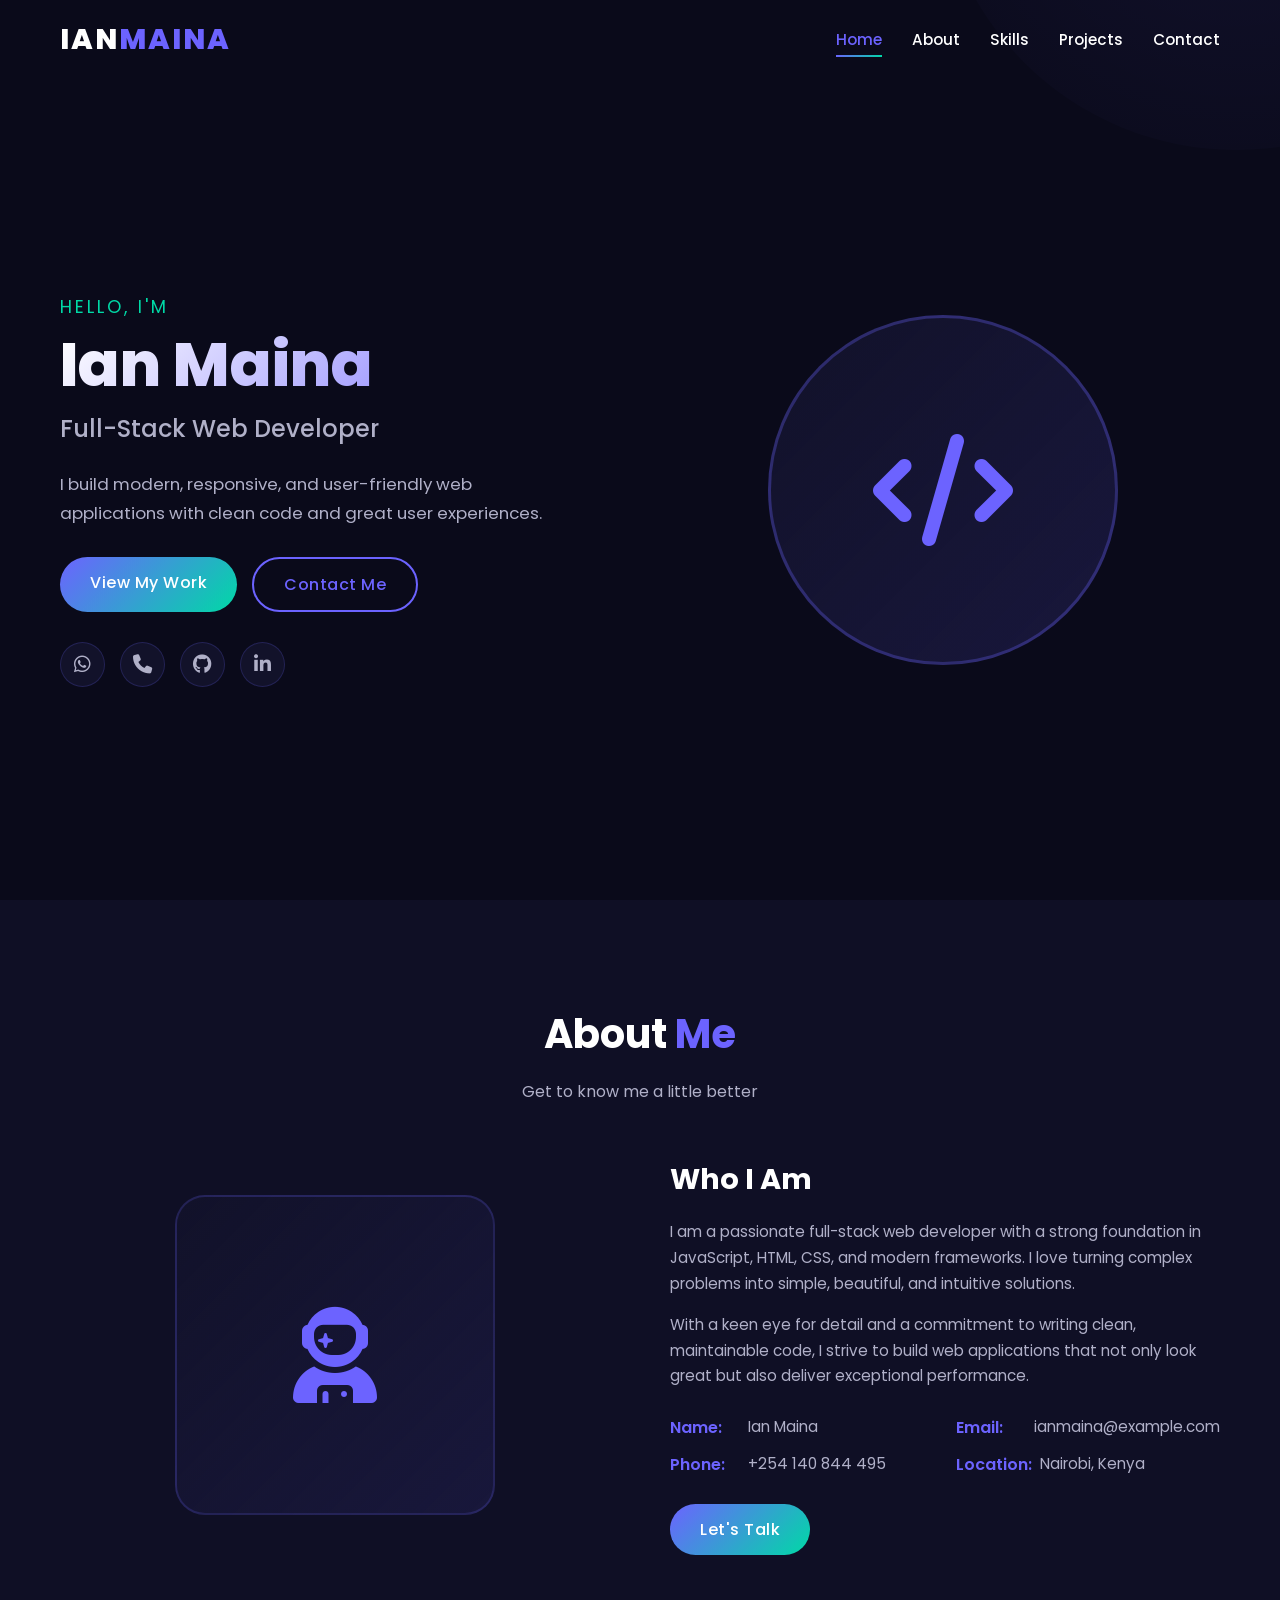
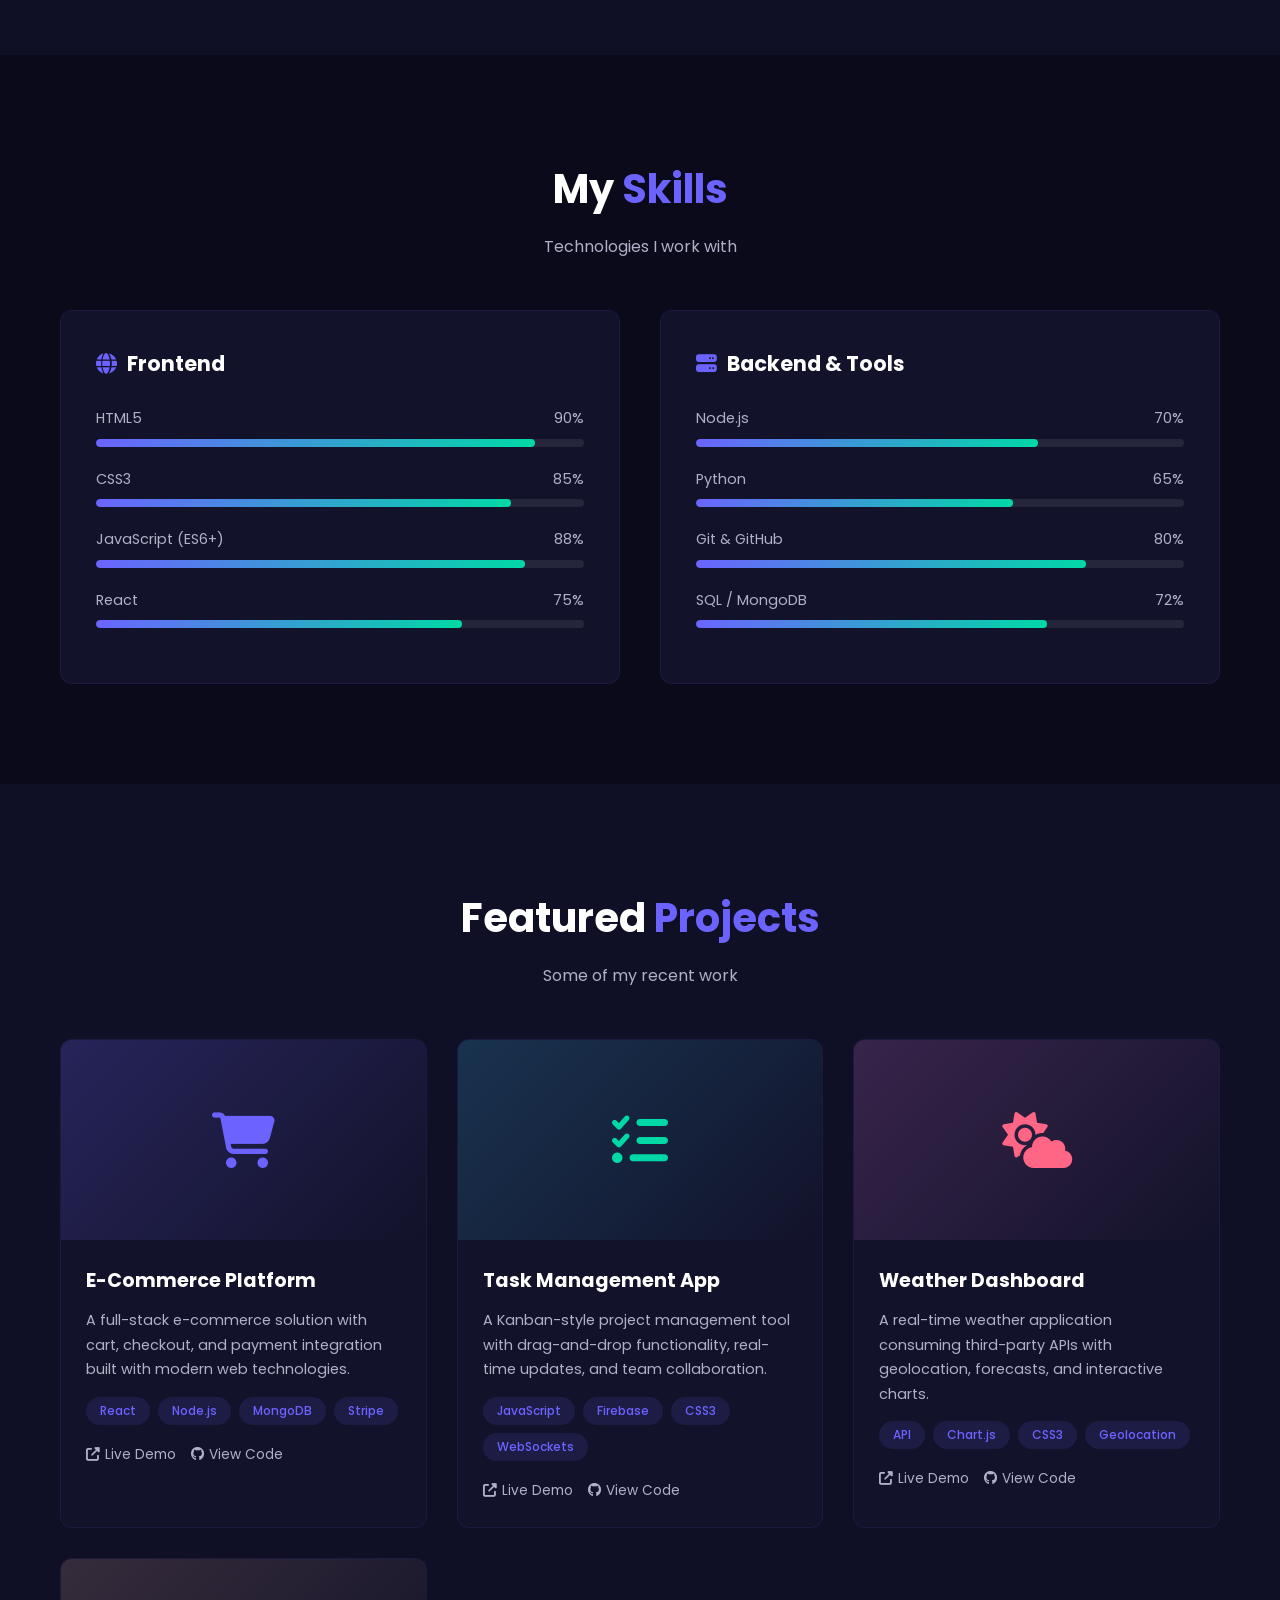
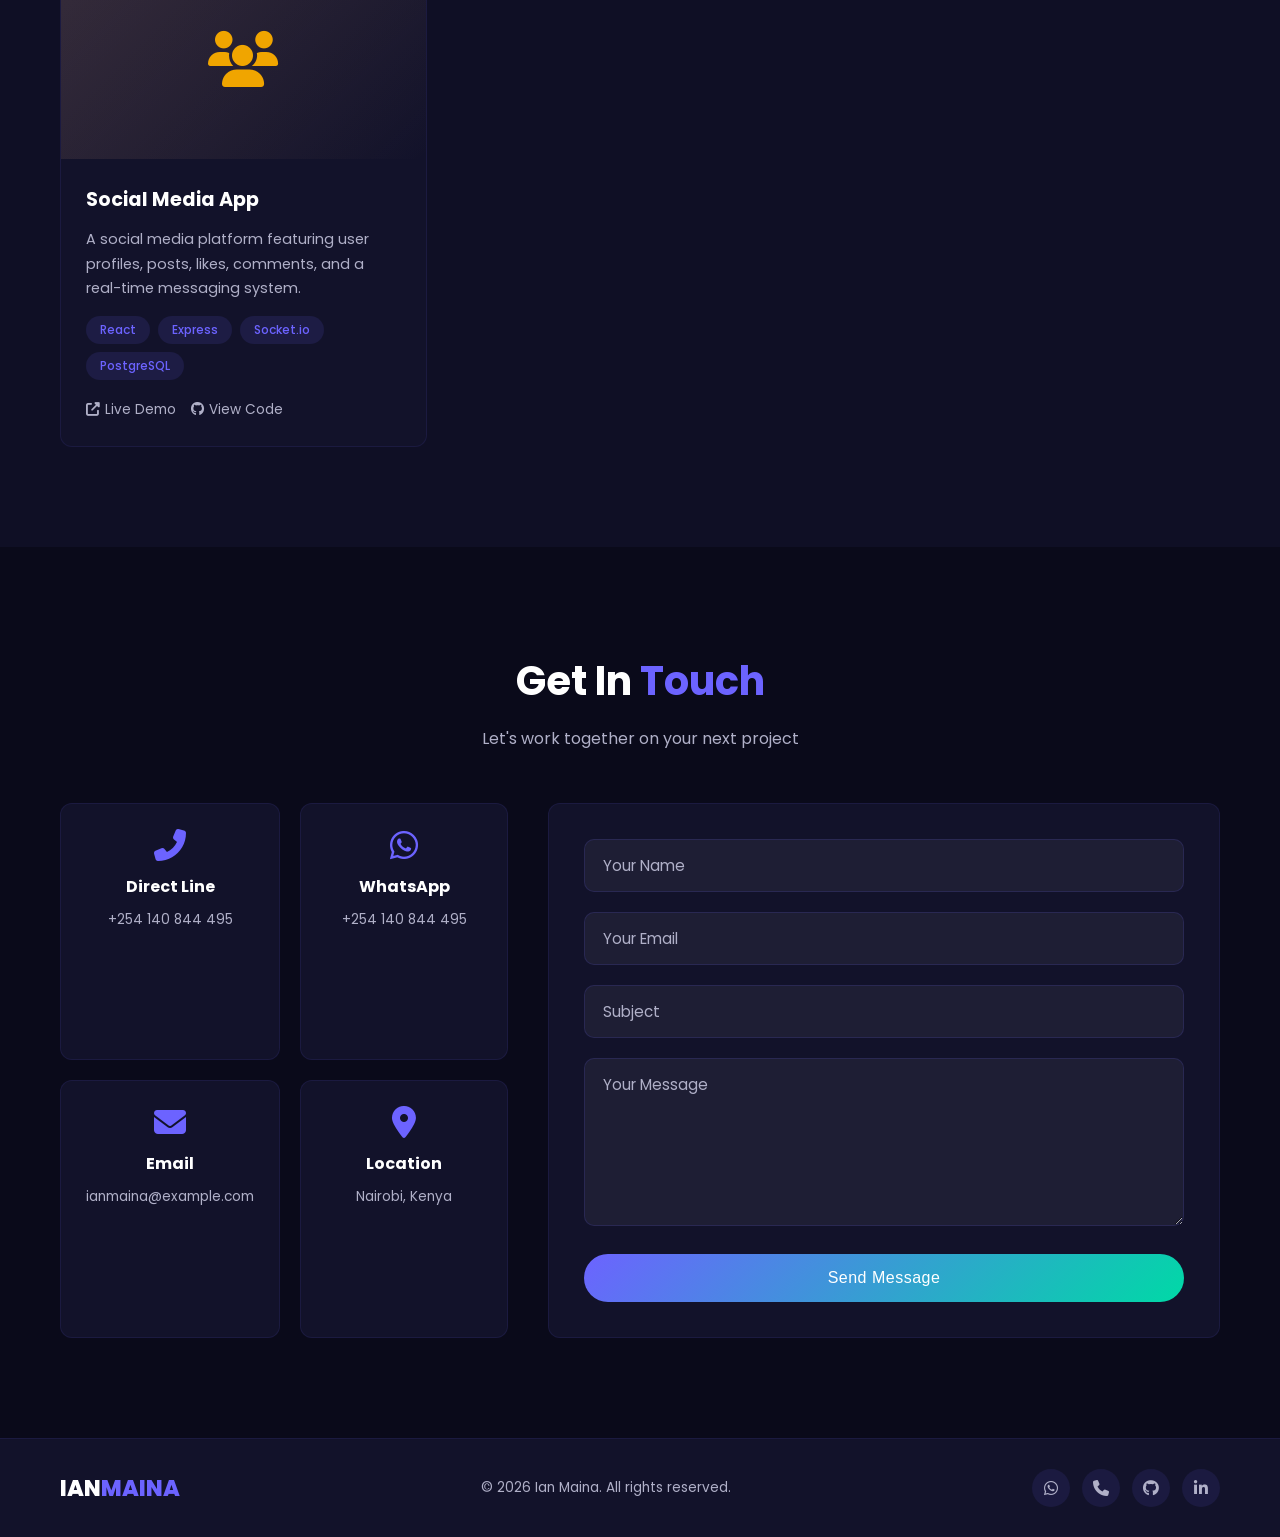
==== index.html @ 1fff6f37 "Initial commit: Portfolio website" ====
<!DOCTYPE html>
<html lang="en">
<head>
    <meta charset="UTF-8">
    <meta name="viewport" content="width=device-width, initial-scale=1.0">
    <title>Ian Maina | Developer Portfolio</title>
    <link rel="stylesheet" href="styles.css">
    <link rel="stylesheet" href="https://cdnjs.cloudflare.com/ajax/libs/font-awesome/6.5.0/css/all.min.css">
    <link href="https://fonts.googleapis.com/css2?family=Poppins:wght@300;400;500;600;700;800&display=swap" rel="stylesheet">
</head>
<body>
    <!-- Navigation -->
    <nav class="navbar">
        <div class="container nav-container">
            <a href="#" class="logo">IAN<span>MAINA</span></a>
            <ul class="nav-links" id="navLinks">
                <li><a href="#home" class="nav-link" data-section="home">Home</a></li>
                <li><a href="#about" class="nav-link" data-section="about">About</a></li>
                <li><a href="#skills" class="nav-link" data-section="skills">Skills</a></li>
                <li><a href="#projects" class="nav-link" data-section="projects">Projects</a></li>
                <li><a href="#contact" class="nav-link" data-section="contact">Contact</a></li>
            </ul>
            <div class="hamburger" id="hamburger">
                <span></span>
                <span></span>
                <span></span>
            </div>
        </div>
    </nav>

    <!-- Home / Hero Section -->
    <section id="home" class="hero">
        <div class="container hero-content">
            <div class="hero-text">
                <p class="hero-greeting">Hello, I'm</p>
                <h1 class="hero-name">Ian Maina</h1>
                <h2 class="hero-title">Full-Stack Web Developer</h2>
                <p class="hero-description">
                    I build modern, responsive, and user-friendly web applications 
                    with clean code and great user experiences.
                </p>
                <div class="hero-buttons">
                    <a href="#projects" class="btn btn-primary">View My Work</a>
                    <a href="#contact" class="btn btn-secondary">Contact Me</a>
                </div>
                <div class="hero-socials">
                    <a href="https://wa.me/254140844495" target="_blank" title="WhatsApp"><i class="fab fa-whatsapp"></i></a>
                    <a href="tel:+254140844495" title="Call"><i class="fas fa-phone"></i></a>
                    <a href="https://github.com/ianmaina" target="_blank" title="GitHub"><i class="fab fa-github"></i></a>
                    <a href="https://linkedin.com/in/ianmaina" target="_blank" title="LinkedIn"><i class="fab fa-linkedin-in"></i></a>
                </div>
            </div>
            <div class="hero-image">
                <div class="hero-img-placeholder">
                    <i class="fas fa-code"></i>
                </div>
            </div>
        </div>
    </section>

    <!-- About Section -->
    <section id="about" class="about">
        <div class="container">
            <h2 class="section-title">About <span>Me</span></h2>
            <p class="section-subtitle">Get to know me a little better</p>
            <div class="about-content">
                <div class="about-image">
                    <div class="about-img-placeholder">
                        <i class="fas fa-user-astronaut"></i>
                    </div>
                </div>
                <div class="about-text">
                    <h3>Who I Am</h3>
                    <p>
                        I am a passionate full-stack web developer with a strong foundation 
                        in JavaScript, HTML, CSS, and modern frameworks. I love turning 
                        complex problems into simple, beautiful, and intuitive solutions.
                    </p>
                    <p>
                        With a keen eye for detail and a commitment to writing clean, 
                        maintainable code, I strive to build web applications that not 
                        only look great but also deliver exceptional performance.
                    </p>
                    <div class="about-details">
                        <div class="detail-item">
                            <span>Name:</span>
                            <p>Ian Maina</p>
                        </div>
                        <div class="detail-item">
                            <span>Email:</span>
                            <p>ianmaina@example.com</p>
                        </div>
                        <div class="detail-item">
                            <span>Phone:</span>
                            <p><a href="tel:+254140844495">+254 140 844 495</a></p>
                        </div>
                        <div class="detail-item">
                            <span>Location:</span>
                            <p>Nairobi, Kenya</p>
                        </div>
                    </div>
                    <a href="#contact" class="btn btn-primary">Let's Talk</a>
                </div>
            </div>
        </div>
    </section>

    <!-- Skills Section -->
    <section id="skills" class="skills">
        <div class="container">
            <h2 class="section-title">My <span>Skills</span></h2>
            <p class="section-subtitle">Technologies I work with</p>
            <div class="skills-content">
                <div class="skill-category">
                    <h3><i class="fas fa-globe"></i> Frontend</h3>
                    <div class="skill-bars">
                        <div class="skill-bar" data-progress="90">
                            <div class="skill-info">
                                <span>HTML5</span>
                                <span>90%</span>
                            </div>
                            <div class="skill-progress">
                                <div class="skill-fill" style="width: 90%"></div>
                            </div>
                        </div>
                        <div class="skill-bar" data-progress="85">
                            <div class="skill-info">
                                <span>CSS3</span>
                                <span>85%</span>
                            </div>
                            <div class="skill-progress">
                                <div class="skill-fill" style="width: 85%"></div>
                            </div>
                        </div>
                        <div class="skill-bar" data-progress="88">
                            <div class="skill-info">
                                <span>JavaScript (ES6+)</span>
                                <span>88%</span>
                            </div>
                            <div class="skill-progress">
                                <div class="skill-fill" style="width: 88%"></div>
                            </div>
                        </div>
                        <div class="skill-bar" data-progress="75">
                            <div class="skill-info">
                                <span>React</span>
                                <span>75%</span>
                            </div>
                            <div class="skill-progress">
                                <div class="skill-fill" style="width: 75%"></div>
                            </div>
                        </div>
                    </div>
                </div>
                <div class="skill-category">
                    <h3><i class="fas fa-server"></i> Backend & Tools</h3>
                    <div class="skill-bars">
                        <div class="skill-bar" data-progress="70">
                            <div class="skill-info">
                                <span>Node.js</span>
                                <span>70%</span>
                            </div>
                            <div class="skill-progress">
                                <div class="skill-fill" style="width: 70%"></div>
                            </div>
                        </div>
                        <div class="skill-bar" data-progress="65">
                            <div class="skill-info">
                                <span>Python</span>
                                <span>65%</span>
                            </div>
                            <div class="skill-progress">
                                <div class="skill-fill" style="width: 65%"></div>
                            </div>
                        </div>
                        <div class="skill-bar" data-progress="80">
                            <div class="skill-info">
                                <span>Git & GitHub</span>
                                <span>80%</span>
                            </div>
                            <div class="skill-progress">
                                <div class="skill-fill" style="width: 80%"></div>
                            </div>
                        </div>
                        <div class="skill-bar" data-progress="72">
                            <div class="skill-info">
                                <span>SQL / MongoDB</span>
                                <span>72%</span>
                            </div>
                            <div class="skill-progress">
                                <div class="skill-fill" style="width: 72%"></div>
                            </div>
                        </div>
                    </div>
                </div>
            </div>
        </div>
    </section>

    <!-- Projects Section -->
    <section id="projects" class="projects">
        <div class="container">
            <h2 class="section-title">Featured <span>Projects</span></h2>
            <p class="section-subtitle">Some of my recent work</p>
            <div class="projects-grid" id="projectsGrid">
                <!-- Projects inserted by JavaScript -->
            </div>
        </div>
    </section>

    <!-- Contact Section -->
    <section id="contact" class="contact">
        <div class="container">
            <h2 class="section-title">Get In <span>Touch</span></h2>
            <p class="section-subtitle">Let's work together on your next project</p>
            <div class="contact-content">
                <div class="contact-info">
                    <div class="contact-card">
                        <i class="fas fa-phone-alt"></i>
                        <h3>Direct Line</h3>
                        <p><a href="tel:+254140844495">+254 140 844 495</a></p>
                    </div>
                    <div class="contact-card">
                        <i class="fab fa-whatsapp"></i>
                        <h3>WhatsApp</h3>
                        <p><a href="https://wa.me/254140844495" target="_blank">+254 140 844 495</a></p>
                    </div>
                    <div class="contact-card">
                        <i class="fas fa-envelope"></i>
                        <h3>Email</h3>
                        <p><a href="mailto:ianmaina@example.com">ianmaina@example.com</a></p>
                    </div>
                    <div class="contact-card">
                        <i class="fas fa-map-marker-alt"></i>
                        <h3>Location</h3>
                        <p>Nairobi, Kenya</p>
                    </div>
                </div>
                <form class="contact-form" id="contactForm">
                    <div class="form-group">
                        <input type="text" id="name" placeholder="Your Name" required>
                    </div>
                    <div class="form-group">
                        <input type="email" id="email" placeholder="Your Email" required>
                    </div>
                    <div class="form-group">
                        <input type="text" id="subject" placeholder="Subject">
                    </div>
                    <div class="form-group">
                        <textarea id="message" rows="6" placeholder="Your Message" required></textarea>
                    </div>
                    <button type="submit" class="btn btn-primary btn-submit">Send Message</button>
                </form>
            </div>
        </div>
    </section>

    <!-- Footer -->
    <footer class="footer">
        <div class="container">
            <div class="footer-content">
                <div class="footer-logo">IAN<span>MAINA</span></div>
                <p class="footer-text">&copy; <span id="year"></span> Ian Maina. All rights reserved.</p>
                <div class="footer-socials">
                    <a href="https://wa.me/254140844495" target="_blank" title="WhatsApp"><i class="fab fa-whatsapp"></i></a>
                    <a href="tel:+254140844495" title="Call"><i class="fas fa-phone"></i></a>
                    <a href="https://github.com/ianmaina" target="_blank" title="GitHub"><i class="fab fa-github"></i></a>
                    <a href="https://linkedin.com/in/ianmaina" target="_blank" title="LinkedIn"><i class="fab fa-linkedin-in"></i></a>
                </div>
            </div>
        </div>
    </footer>

    <!-- Back to Top -->
    <button class="back-to-top" id="backToTop">
        <i class="fas fa-arrow-up"></i>
    </button>

    <script src="app.js"></script>
</body>
</html>
---- styles.css ----
/* ============================
   CSS VARIABLES & RESET
   ============================ */
:root {
    --primary: #6c63ff;
    --primary-dark: #5a52d5;
    --secondary: #00d9a6;
    --bg-dark: #0a0a1a;
    --bg-card: #12122a;
    --bg-section: #0f0f25;
    --text-light: #ffffff;
    --text-muted: #b0b0c8;
    --text-dark: #1a1a2e;
    --shadow: 0 10px 40px rgba(108, 99, 255, 0.15);
    --transition: all 0.3s ease;
    --border-radius: 12px;
}

* {
    margin: 0;
    padding: 0;
    box-sizing: border-box;
}

html {
    scroll-behavior: smooth;
}

body {
    font-family: 'Poppins', sans-serif;
    background-color: var(--bg-dark);
    color: var(--text-light);
    line-height: 1.7;
    overflow-x: hidden;
}

a {
    text-decoration: none;
    color: inherit;
}

ul {
    list-style: none;
}

img {
    max-width: 100%;
}

.container {
    max-width: 1200px;
    margin: 0 auto;
    padding: 0 20px;
}

/* ============================
   SECTION TITLES
   ============================ */
.section-title {
    font-size: 2.5rem;
    font-weight: 700;
    text-align: center;
    margin-bottom: 10px;
}

.section-title span {
    color: var(--primary);
}

.section-subtitle {
    text-align: center;
    color: var(--text-muted);
    font-size: 1rem;
    margin-bottom: 50px;
}

/* ============================
   BUTTONS
   ============================ */
.btn {
    display: inline-block;
    padding: 12px 30px;
    border-radius: 50px;
    font-size: 1rem;
    font-weight: 500;
    border: none;
    cursor: pointer;
    transition: var(--transition);
    letter-spacing: 0.5px;
}

.btn-primary {
    background: linear-gradient(135deg, var(--primary), var(--secondary));
    color: #fff;
}

.btn-primary:hover {
    transform: translateY(-3px);
    box-shadow: 0 10px 30px rgba(108, 99, 255, 0.4);
}

.btn-secondary {
    background: transparent;
    color: var(--primary);
    border: 2px solid var(--primary);
}

.btn-secondary:hover {
    background: var(--primary);
    color: #fff;
    transform: translateY(-3px);
}

/* ============================
   NAVBAR
   ============================ */
.navbar {
    position: fixed;
    top: 0;
    left: 0;
    width: 100%;
    z-index: 1000;
    padding: 15px 0;
    transition: var(--transition);
    background: transparent;
}

.navbar.scrolled {
    background: rgba(10, 10, 26, 0.95);
    backdrop-filter: blur(10px);
    box-shadow: 0 2px 20px rgba(0, 0, 0, 0.3);
    padding: 10px 0;
}

.nav-container {
    display: flex;
    justify-content: space-between;
    align-items: center;
}

.logo {
    font-size: 1.8rem;
    font-weight: 800;
    letter-spacing: 2px;
}

.logo span {
    color: var(--primary);
}

.nav-links {
    display: flex;
    gap: 30px;
}

.nav-link {
    font-size: 0.95rem;
    font-weight: 500;
    position: relative;
    padding: 5px 0;
    transition: var(--transition);
}

.nav-link::after {
    content: '';
    position: absolute;
    bottom: -2px;
    left: 0;
    width: 0;
    height: 2px;
    background: linear-gradient(135deg, var(--primary), var(--secondary));
    transition: var(--transition);
}

.nav-link:hover::after,
.nav-link.active::after {
    width: 100%;
}

.nav-link:hover,
.nav-link.active {
    color: var(--primary);
}

.hamburger {
    display: none;
    flex-direction: column;
    gap: 5px;
    cursor: pointer;
}

.hamburger span {
    width: 28px;
    height: 3px;
    background: var(--text-light);
    border-radius: 3px;
    transition: var(--transition);
}

.hamburger.active span:nth-child(1) {
    transform: rotate(45deg) translate(5px, 6px);
}

.hamburger.active span:nth-child(2) {
    opacity: 0;
}

.hamburger.active span:nth-child(3) {
    transform: rotate(-45deg) translate(5px, -6px);
}

/* ============================
   HERO SECTION
   ============================ */
.hero {
    min-height: 100vh;
    display: flex;
    align-items: center;
    position: relative;
    overflow: hidden;
    padding-top: 80px;
}

.hero::before {
    content: '';
    position: absolute;
    top: -50%;
    right: -20%;
    width: 600px;
    height: 600px;
    background: radial-gradient(circle, rgba(108, 99, 255, 0.08), transparent);
    border-radius: 50%;
    pointer-events: none;
}

.hero-content {
    display: flex;
    align-items: center;
    justify-content: space-between;
    gap: 50px;
    width: 100%;
}

.hero-text {
    flex: 1;
}

.hero-greeting {
    font-size: 1.1rem;
    color: var(--secondary);
    margin-bottom: 10px;
    letter-spacing: 3px;
    text-transform: uppercase;
}

.hero-name {
    font-size: 3.8rem;
    font-weight: 800;
    line-height: 1.1;
    margin-bottom: 10px;
    background: linear-gradient(135deg, var(--text-light), var(--primary));
    -webkit-background-clip: text;
    -webkit-text-fill-color: transparent;
    background-clip: text;
}

.hero-title {
    font-size: 1.5rem;
    font-weight: 500;
    color: var(--text-muted);
    margin-bottom: 20px;
}

.hero-description {
    font-size: 1.05rem;
    color: var(--text-muted);
    max-width: 520px;
    margin-bottom: 30px;
}

.hero-buttons {
    display: flex;
    gap: 15px;
    margin-bottom: 30px;
}

.hero-socials {
    display: flex;
    gap: 15px;
}

.hero-socials a {
    width: 45px;
    height: 45px;
    border-radius: 50%;
    background: var(--bg-card);
    display: flex;
    align-items: center;
    justify-content: center;
    font-size: 1.2rem;
    transition: var(--transition);
    color: var(--text-muted);
    border: 1px solid rgba(108, 99, 255, 0.2);
}

.hero-socials a:hover {
    background: var(--primary);
    color: #fff;
    transform: translateY(-5px);
    border-color: var(--primary);
}

.hero-image {
    flex: 1;
    display: flex;
    justify-content: center;
}

.hero-img-placeholder {
    width: 350px;
    height: 350px;
    border-radius: 50%;
    background: linear-gradient(135deg, var(--bg-card), rgba(108, 99, 255, 0.15));
    display: flex;
    align-items: center;
    justify-content: center;
    font-size: 7rem;
    color: var(--primary);
    border: 3px solid rgba(108, 99, 255, 0.3);
    animation: float 4s ease-in-out infinite;
}

@keyframes float {
    0%, 100% { transform: translateY(0); }
    50% { transform: translateY(-20px); }
}

/* ============================
   ABOUT SECTION
   ============================ */
.about {
    padding: 100px 0;
    background: var(--bg-section);
}

.about-content {
    display: flex;
    align-items: center;
    gap: 60px;
}

.about-image {
    flex: 1;
    display: flex;
    justify-content: center;
}

.about-img-placeholder {
    width: 320px;
    height: 320px;
    border-radius: 30px;
    background: linear-gradient(135deg, var(--bg-card), rgba(108, 99, 255, 0.1));
    display: flex;
    align-items: center;
    justify-content: center;
    font-size: 6rem;
    color: var(--primary);
    border: 2px solid rgba(108, 99, 255, 0.2);
    transition: var(--transition);
}

.about-img-placeholder:hover {
    transform: scale(1.02);
    border-color: var(--primary);
}

.about-text {
    flex: 1;
}

.about-text h3 {
    font-size: 1.8rem;
    margin-bottom: 15px;
    color: var(--text-light);
}

.about-text p {
    color: var(--text-muted);
    margin-bottom: 15px;
    font-size: 0.95rem;
}

.about-details {
    display: grid;
    grid-template-columns: 1fr 1fr;
    gap: 10px 30px;
    margin: 25px 0;
}

.detail-item {
    display: flex;
    gap: 8px;
}

.detail-item span {
    font-weight: 600;
    color: var(--primary);
    min-width: 70px;
}

.detail-item p {
    color: var(--text-muted);
    margin: 0;
}

.detail-item a:hover {
    color: var(--primary);
    text-decoration: underline;
}

/* ============================
   SKILLS SECTION
   ============================ */
.skills {
    padding: 100px 0;
}

.skills-content {
    display: grid;
    grid-template-columns: 1fr 1fr;
    gap: 40px;
}

.skill-category {
    background: var(--bg-card);
    padding: 35px;
    border-radius: var(--border-radius);
    border: 1px solid rgba(108, 99, 255, 0.1);
    transition: var(--transition);
}

.skill-category:hover {
    border-color: rgba(108, 99, 255, 0.3);
    transform: translateY(-5px);
    box-shadow: var(--shadow);
}

.skill-category h3 {
    font-size: 1.3rem;
    margin-bottom: 25px;
    display: flex;
    align-items: center;
    gap: 10px;
}

.skill-category h3 i {
    color: var(--primary);
}

.skill-bar {
    margin-bottom: 20px;
}

.skill-info {
    display: flex;
    justify-content: space-between;
    font-size: 0.9rem;
    margin-bottom: 8px;
    color: var(--text-muted);
}

.skill-progress {
    height: 8px;
    background: rgba(255, 255, 255, 0.08);
    border-radius: 10px;
    overflow: hidden;
}

.skill-fill {
    height: 100%;
    border-radius: 10px;
    background: linear-gradient(135deg, var(--primary), var(--secondary));
    width: 0;
    transition: width 1.5s ease;
}

/* ============================
   PROJECTS SECTION
   ============================ */
.projects {
    padding: 100px 0;
    background: var(--bg-section);
}

.projects-grid {
    display: grid;
    grid-template-columns: repeat(auto-fit, minmax(320px, 1fr));
    gap: 30px;
}

.project-card {
    background: var(--bg-card);
    border-radius: var(--border-radius);
    overflow: hidden;
    border: 1px solid rgba(108, 99, 255, 0.1);
    transition: var(--transition);
}

.project-card:hover {
    transform: translateY(-8px);
    border-color: rgba(108, 99, 255, 0.3);
    box-shadow: var(--shadow);
}

.project-image {
    height: 200px;
    display: flex;
    align-items: center;
    justify-content: center;
    font-size: 3.5rem;
    color: var(--primary);
    position: relative;
    overflow: hidden;
}

.project-image::before {
    content: '';
    position: absolute;
    top: 0;
    left: 0;
    right: 0;
    bottom: 0;
    background: linear-gradient(135deg, rgba(108, 99, 255, 0.1), transparent);
}

.project-image i {
    position: relative;
    z-index: 1;
}

.project-info {
    padding: 25px;
}

.project-info h3 {
    font-size: 1.2rem;
    margin-bottom: 10px;
}

.project-info p {
    color: var(--text-muted);
    font-size: 0.9rem;
    margin-bottom: 15px;
}

.project-tags {
    display: flex;
    flex-wrap: wrap;
    gap: 8px;
    margin-bottom: 18px;
}

.project-tags span {
    padding: 4px 14px;
    background: rgba(108, 99, 255, 0.12);
    border-radius: 20px;
    font-size: 0.75rem;
    color: var(--primary);
    font-weight: 500;
}

.project-links {
    display: flex;
    gap: 15px;
}

.project-links a {
    font-size: 0.85rem;
    color: var(--text-muted);
    transition: var(--transition);
    display: flex;
    align-items: center;
    gap: 5px;
}

.project-links a:hover {
    color: var(--primary);
}

/* ============================
   CONTACT SECTION
   ============================ */
.contact {
    padding: 100px 0;
}

.contact-content {
    display: grid;
    grid-template-columns: 1fr 1.5fr;
    gap: 40px;
}

.contact-info {
    display: grid;
    grid-template-columns: 1fr 1fr;
    gap: 20px;
}

.contact-card {
    background: var(--bg-card);
    padding: 25px;
    border-radius: var(--border-radius);
    text-align: center;
    border: 1px solid rgba(108, 99, 255, 0.1);
    transition: var(--transition);
}

.contact-card:hover {
    border-color: rgba(108, 99, 255, 0.3);
    transform: translateY(-5px);
    box-shadow: var(--shadow);
}

.contact-card i {
    font-size: 2rem;
    color: var(--primary);
    margin-bottom: 12px;
}

.contact-card h3 {
    font-size: 1rem;
    margin-bottom: 8px;
}

.contact-card p,
.contact-card a {
    font-size: 0.85rem;
    color: var(--text-muted);
}

.contact-card a:hover {
    color: var(--primary);
}

.contact-form {
    background: var(--bg-card);
    padding: 35px;
    border-radius: var(--border-radius);
    border: 1px solid rgba(108, 99, 255, 0.1);
}

.form-group {
    margin-bottom: 20px;
}

.form-group input,
.form-group textarea {
    width: 100%;
    padding: 14px 18px;
    background: rgba(255, 255, 255, 0.05);
    border: 1px solid rgba(108, 99, 255, 0.15);
    border-radius: 10px;
    color: var(--text-light);
    font-size: 0.95rem;
    font-family: 'Poppins', sans-serif;
    transition: var(--transition);
    outline: none;
}

.form-group input:focus,
.form-group textarea:focus {
    border-color: var(--primary);
    background: rgba(108, 99, 255, 0.05);
}

.form-group input::placeholder,
.form-group textarea::placeholder {
    color: var(--text-muted);
}

.btn-submit {
    width: 100%;
    padding: 15px;
    font-size: 1rem;
}

.form-message {
    padding: 12px 18px;
    border-radius: 10px;
    margin-top: 15px;
    font-size: 0.9rem;
    text-align: center;
    animation: fadeIn 0.3s ease;
}

.form-error {
    background: rgba(255, 71, 87, 0.15);
    border: 1px solid rgba(255, 71, 87, 0.3);
    color: #ff6b6b;
}

.form-success {
    background: rgba(0, 217, 166, 0.15);
    border: 1px solid rgba(0, 217, 166, 0.3);
    color: var(--secondary);
}

@keyframes fadeIn {
    from { opacity: 0; transform: translateY(-10px); }
    to { opacity: 1; transform: translateY(0); }
}

/* ============================
   FOOTER
   ============================ */
.footer {
    padding: 30px 0;
    background: var(--bg-card);
    border-top: 1px solid rgba(108, 99, 255, 0.1);
}

.footer-content {
    display: flex;
    justify-content: space-between;
    align-items: center;
}

.footer-logo {
    font-size: 1.4rem;
    font-weight: 800;
}

.footer-logo span {
    color: var(--primary);
}

.footer-text {
    color: var(--text-muted);
    font-size: 0.85rem;
}

.footer-socials {
    display: flex;
    gap: 12px;
}

.footer-socials a {
    width: 38px;
    height: 38px;
    border-radius: 50%;
    background: rgba(108, 99, 255, 0.1);
    display: flex;
    align-items: center;
    justify-content: center;
    color: var(--text-muted);
    transition: var(--transition);
}

.footer-socials a:hover {
    background: var(--primary);
    color: #fff;
    transform: translateY(-3px);
}

/* ============================
   BACK TO TOP
   ============================ */
.back-to-top {
    position: fixed;
    bottom: 30px;
    right: 30px;
    width: 45px;
    height: 45px;
    border-radius: 50%;
    background: linear-gradient(135deg, var(--primary), var(--secondary));
    color: #fff;
    border: none;
    font-size: 1.1rem;
    cursor: pointer;
    opacity: 0;
    visibility: hidden;
    transition: var(--transition);
    z-index: 999;
}

.back-to-top.show {
    opacity: 1;
    visibility: visible;
}

.back-to-top:hover {
    transform: translateY(-5px);
    box-shadow: 0 10px 30px rgba(108, 99, 255, 0.4);
}

/* ============================
   ANIMATIONS
   ============================ */
.fade-in {
    opacity: 0;
    transform: translateY(30px);
    transition: opacity 0.8s ease, transform 0.8s ease;
}

.fade-in.visible {
    opacity: 1;
    transform: translateY(0);
}

/* ============================
   RESPONSIVE DESIGN
   ============================ */
@media (max-width: 992px) {
    .hero-content {
        flex-direction: column-reverse;
        text-align: center;
    }

    .hero-description {
        margin: 0 auto 30px;
    }

    .hero-buttons {
        justify-content: center;
    }

    .hero-socials {
        justify-content: center;
    }

    .hero-name {
        font-size: 2.8rem;
    }

    .about-content {
        flex-direction: column;
        text-align: center;
    }

    .about-details {
        justify-content: center;
    }

    .detail-item {
        justify-content: center;
    }

    .skills-content {
        grid-template-columns: 1fr;
    }

    .contact-content {
        grid-template-columns: 1fr;
    }

    .contact-info {
        grid-template-columns: 1fr 1fr;
    }
}

@media (max-width: 768px) {
    .nav-links {
        position: fixed;
        top: 0;
        right: -100%;
        width: 280px;
        height: 100vh;
        background: var(--bg-card);
        flex-direction: column;
        align-items: center;
        justify-content: center;
        gap: 30px;
        transition: var(--transition);
        border-left: 1px solid rgba(108, 99, 255, 0.15);
    }

    .nav-links.active {
        right: 0;
    }

    .hamburger {
        display: flex;
    }

    .hero-name {
        font-size: 2.2rem;
    }

    .hero-title {
        font-size: 1.1rem;
    }

    .hero-img-placeholder {
        width: 250px;
        height: 250px;
        font-size: 5rem;
    }

    .about-img-placeholder {
        width: 250px;
        height: 250px;
        font-size: 4.5rem;
    }

    .section-title {
        font-size: 2rem;
    }

    .contact-info {
        grid-template-columns: 1fr;
    }

    .footer-content {
        flex-direction: column;
        gap: 15px;
        text-align: center;
    }

    .projects-grid {
        grid-template-columns: 1fr;
    }
}

@media (max-width: 480px) {
    .hero-name {
        font-size: 1.8rem;
    }

    .hero-buttons {
        flex-direction: column;
        gap: 12px;
    }

    .hero-img-placeholder {
        width: 200px;
        height: 200px;
        font-size: 4rem;
    }

    .container {
        padding: 0 15px;
    }
}
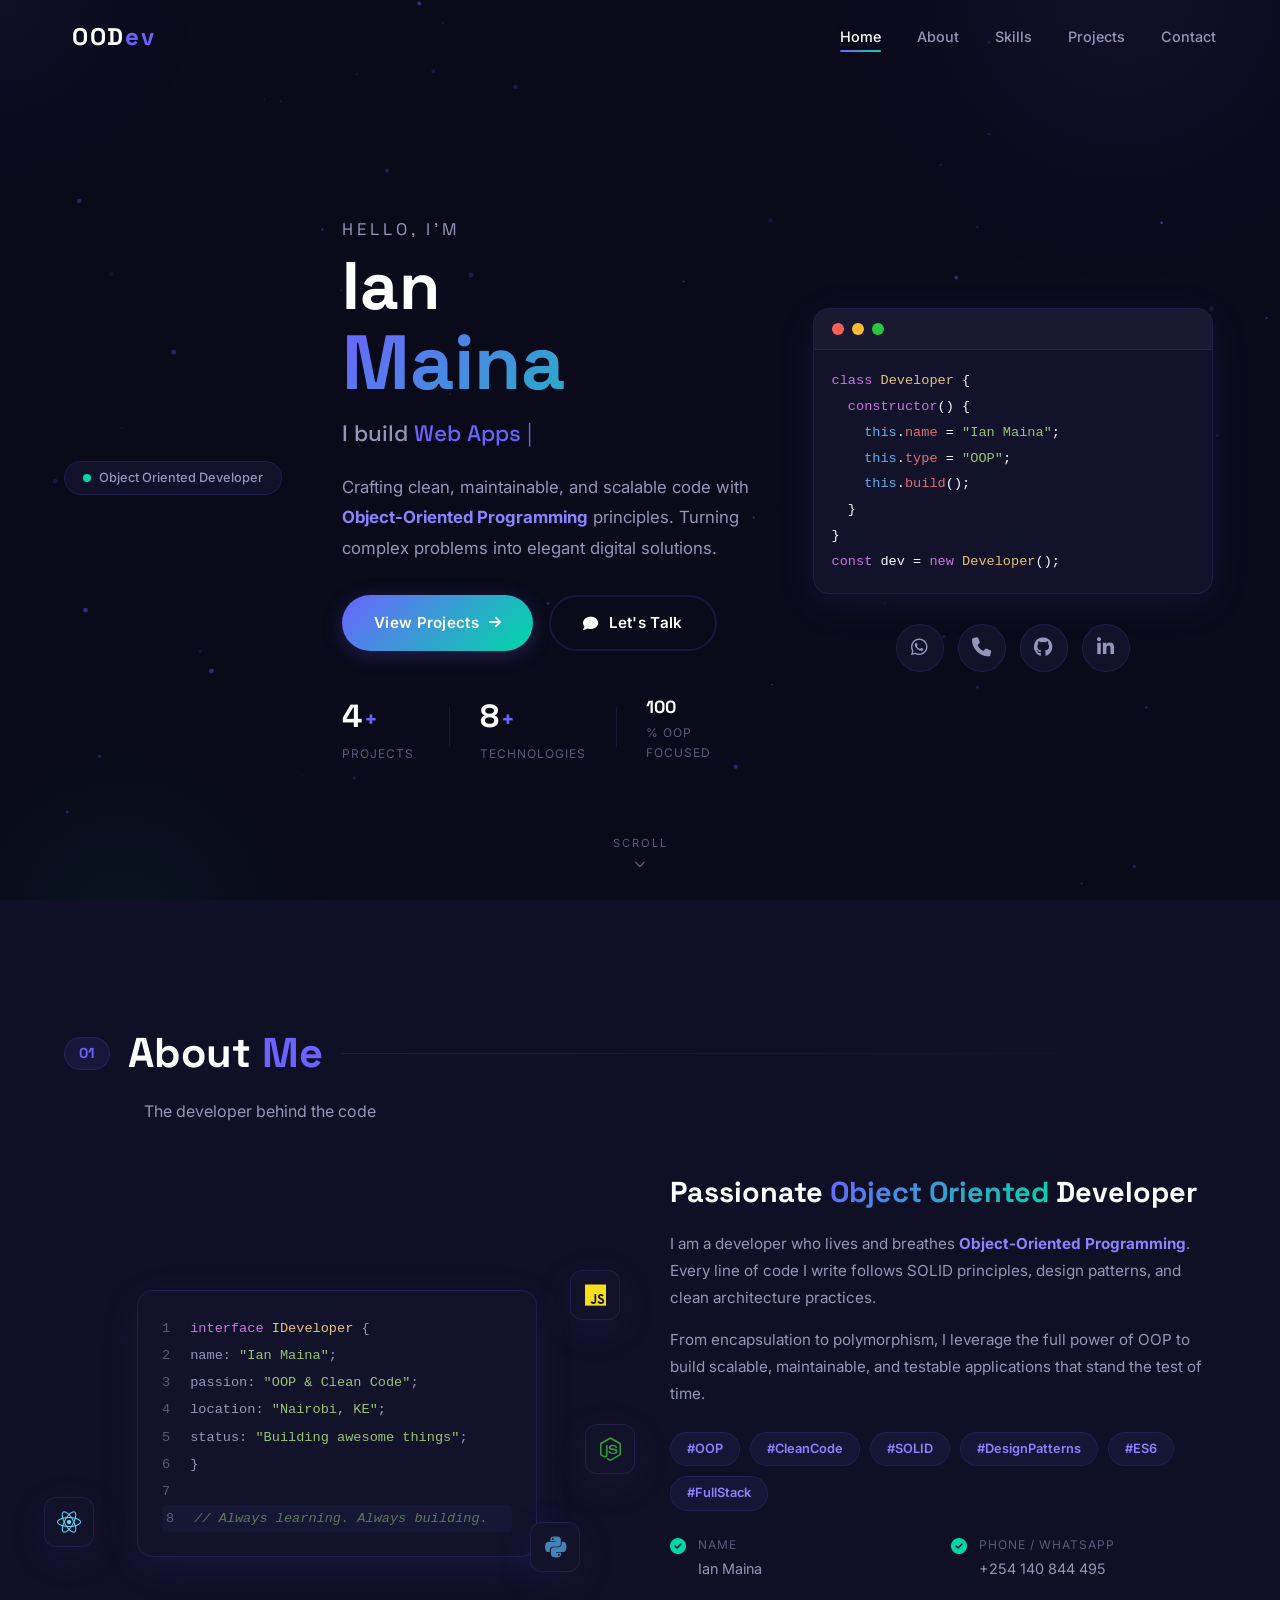
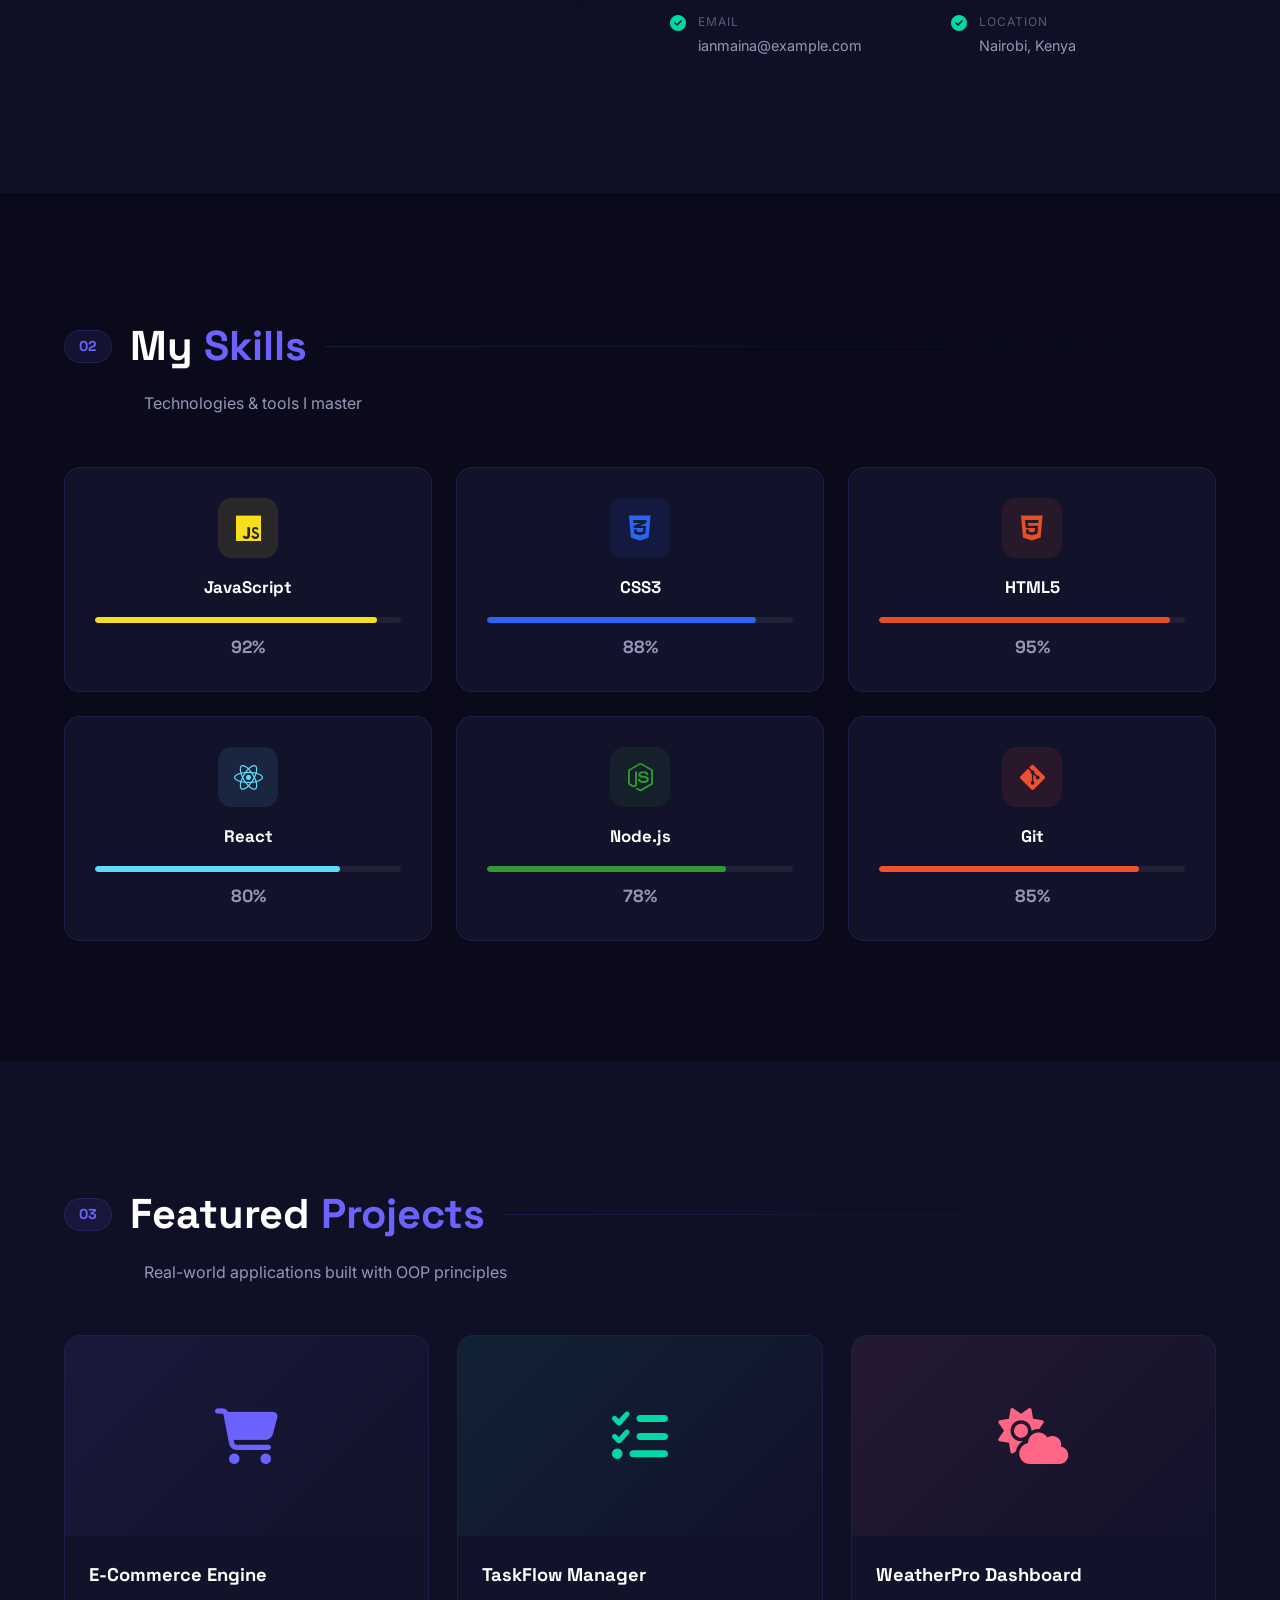
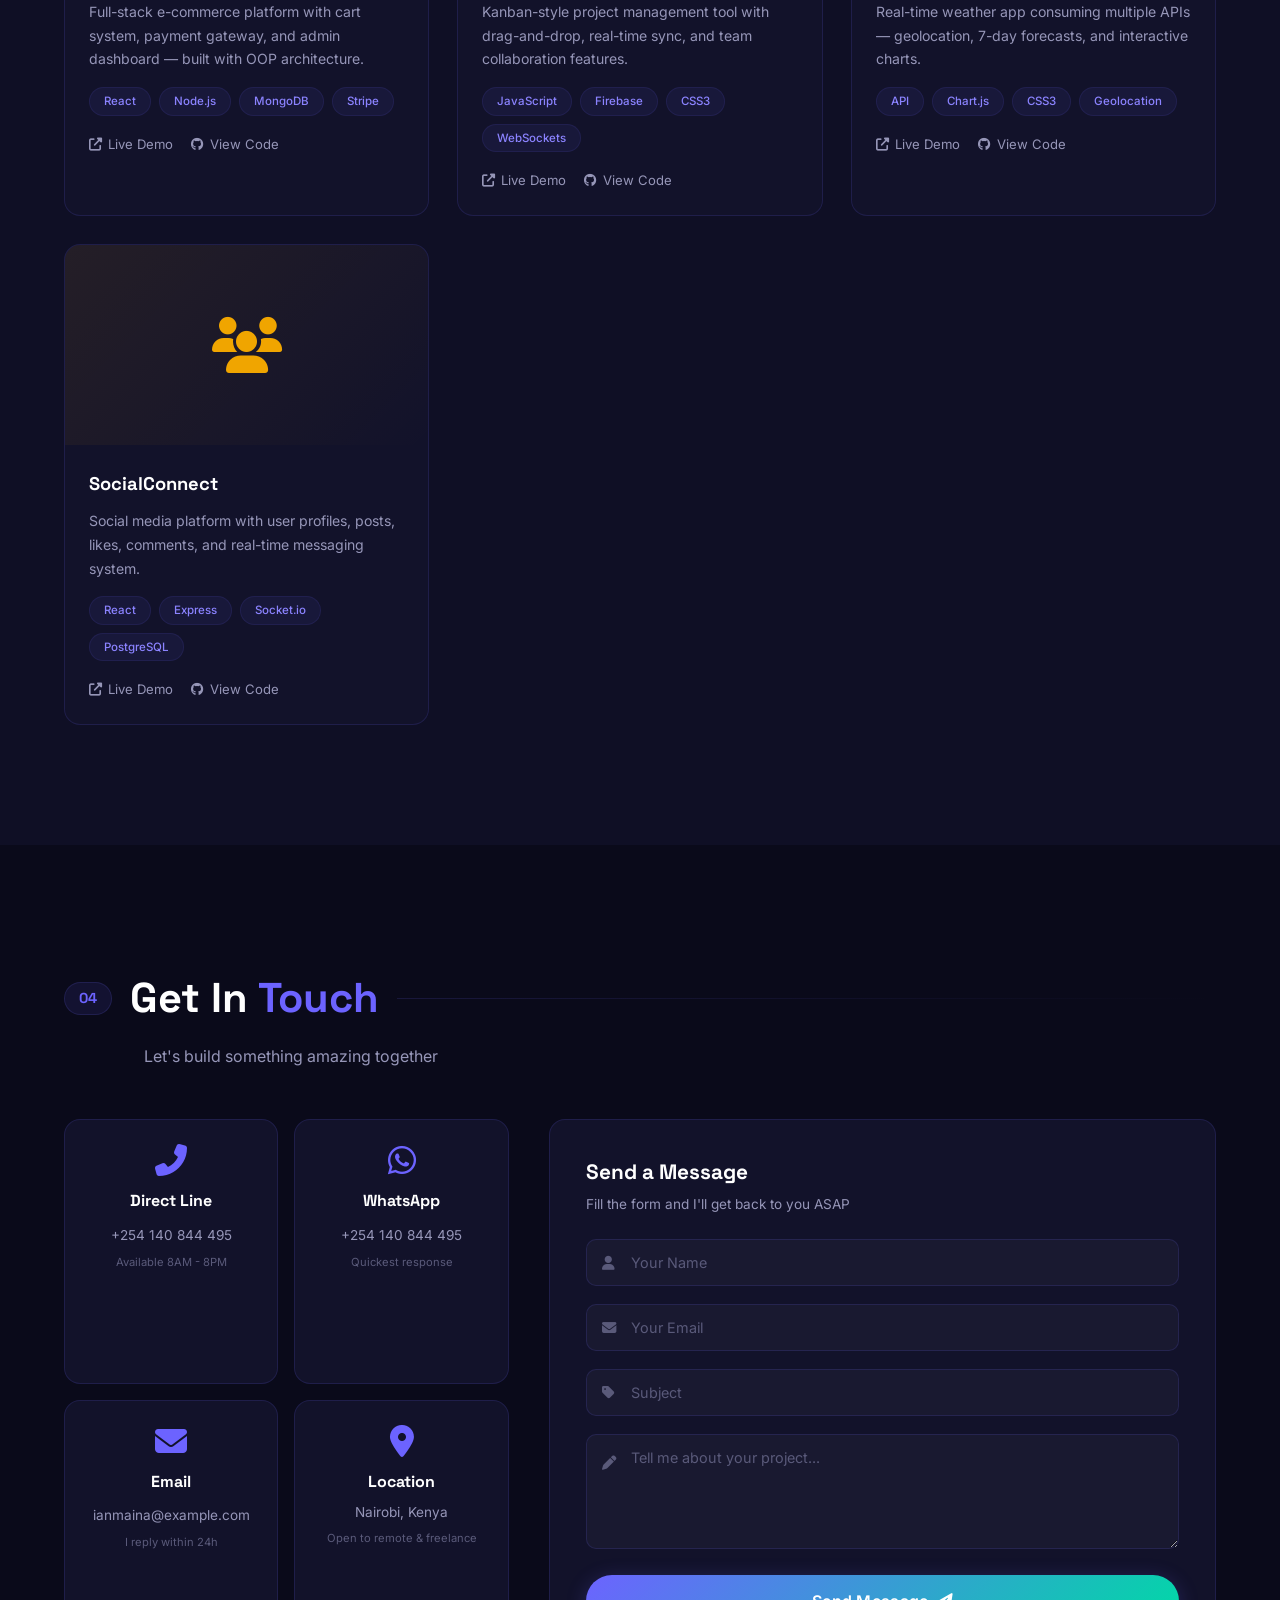
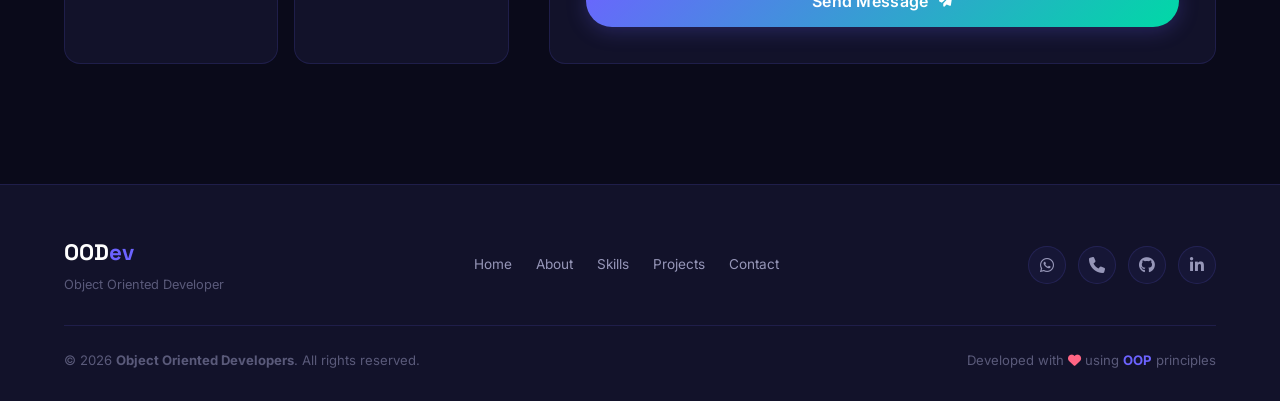
==== commit 2cdd1094: "Major UI/UX redesign: Object Oriented Developers brand, particles, typewriter, animated stats, moder" ====
--- a/index.html
+++ b/index.html
@@ -3,22 +3,32 @@
 <head>
     <meta charset="UTF-8">
     <meta name="viewport" content="width=device-width, initial-scale=1.0">
-    <title>Ian Maina | Developer Portfolio</title>
+    <title>Object Oriented Developers | Ian Maina</title>
     <link rel="stylesheet" href="styles.css">
     <link rel="stylesheet" href="https://cdnjs.cloudflare.com/ajax/libs/font-awesome/6.5.0/css/all.min.css">
-    <link href="https://fonts.googleapis.com/css2?family=Poppins:wght@300;400;500;600;700;800&display=swap" rel="stylesheet">
+    <link href="https://fonts.googleapis.com/css2?family=Space+Grotesk:wght@300;400;500;600;700&family=Inter:wght@300;400;500;600;700;800;900&display=swap" rel="stylesheet">
 </head>
 <body>
-    <!-- Navigation -->
-    <nav class="navbar">
+
+    <!-- CURSOR GLOW -->
+    <div class="cursor-glow" id="cursorGlow"></div>
+
+    <!-- PARTICLES BG -->
+    <canvas id="particlesCanvas"></canvas>
+
+    <!-- NAVIGATION -->
+    <nav class="navbar" id="navbar">
         <div class="container nav-container">
-            <a href="#" class="logo">IAN<span>MAINA</span></a>
+            <a href="#" class="logo">
+                <span class="logo-icon"></></span>
+                <span class="logo-text">OOD<span>ev</span></span>
+            </a>
             <ul class="nav-links" id="navLinks">
-                <li><a href="#home" class="nav-link" data-section="home">Home</a></li>
-                <li><a href="#about" class="nav-link" data-section="about">About</a></li>
-                <li><a href="#skills" class="nav-link" data-section="skills">Skills</a></li>
-                <li><a href="#projects" class="nav-link" data-section="projects">Projects</a></li>
-                <li><a href="#contact" class="nav-link" data-section="contact">Contact</a></li>
+                <li><a href="#home" class="nav-link active">Home</a></li>
+                <li><a href="#about" class="nav-link">About</a></li>
+                <li><a href="#skills" class="nav-link">Skills</a></li>
+                <li><a href="#projects" class="nav-link">Projects</a></li>
+                <li><a href="#contact" class="nav-link">Contact</a></li>
             </ul>
             <div class="hamburger" id="hamburger">
                 <span></span>
@@ -28,251 +38,372 @@
         </div>
     </nav>
 
-    <!-- Home / Hero Section -->
+    <!-- HERO SECTION -->
     <section id="home" class="hero">
         <div class="container hero-content">
+            <div class="hero-badge">
+                <span class="badge-dot"></span>
+                Object Oriented Developer
+            </div>
             <div class="hero-text">
                 <p class="hero-greeting">Hello, I'm</p>
-                <h1 class="hero-name">Ian Maina</h1>
-                <h2 class="hero-title">Full-Stack Web Developer</h2>
+                <h1 class="hero-name">
+                    <span class="name-line">Ian</span>
+                    <span class="name-line accent">Maina</span>
+                </h1>
+                <div class="hero-typed-wrapper">
+                    <span class="hero-typed-label">I build </span>
+                    <span class="hero-typed" id="typedText"></span>
+                    <span class="hero-cursor">|</span>
+                </div>
                 <p class="hero-description">
-                    I build modern, responsive, and user-friendly web applications 
-                    with clean code and great user experiences.
+                    Crafting clean, maintainable, and scalable code with 
+                    <strong>Object-Oriented Programming</strong> principles. 
+                    Turning complex problems into elegant digital solutions.
                 </p>
                 <div class="hero-buttons">
-                    <a href="#projects" class="btn btn-primary">View My Work</a>
-                    <a href="#contact" class="btn btn-secondary">Contact Me</a>
+                    <a href="#projects" class="btn btn-primary">
+                        <span>View Projects</span>
+                        <i class="fas fa-arrow-right"></i>
+                    </a>
+                    <a href="#contact" class="btn btn-secondary">
+                        <i class="fas fa-comment"></i>
+                        <span>Let's Talk</span>
+                    </a>
+                </div>
+                <div class="hero-stats">
+                    <div class="stat-item">
+                        <span class="stat-number" data-target="4">0</span>
+                        <span class="stat-plus">+</span>
+                        <span class="stat-label">Projects</span>
+                    </div>
+                    <div class="stat-divider"></div>
+                    <div class="stat-item">
+                        <span class="stat-number" data-target="8">0</span>
+                        <span class="stat-plus">+</span>
+                        <span class="stat-label">Technologies</span>
+                    </div>
+                    <div class="stat-divider"></div>
+                    <div class="stat-item">
+                        <span class="stat-number no-plus">100</span>
+                        <span class="stat-label">% OOP Focused</span>
+                    </div>
+                </div>
+            </div>
+            <div class="hero-visual">
+                <div class="hero-code-block">
+                    <div class="code-header">
+                        <span class="dot red"></span>
+                        <span class="dot yellow"></span>
+                        <span class="dot green"></span>
+                    </div>
+                    <div class="code-body">
+                        <pre><span class="code-keyword">class</span> <span class="code-class">Developer</span> {</pre>
+                        <pre>  <span class="code-keyword">constructor</span>() {</pre>
+                        <pre>    <span class="code-this">this</span>.<span class="code-prop">name</span> = <span class="code-string">"Ian Maina"</span>;</pre>
+                        <pre>    <span class="code-this">this</span>.<span class="code-prop">type</span> = <span class="code-string">"OOP"</span>;</pre>
+                        <pre>    <span class="code-this">this</span>.<span class="code-prop">build</span>();</pre>
+                        <pre>  }</pre>
+                        <pre>}</pre>
+                        <pre><span class="code-keyword">const</span> dev = <span class="code-keyword">new</span> <span class="code-class">Developer</span>();</pre>
+                    </div>
                 </div>
                 <div class="hero-socials">
-                    <a href="https://wa.me/254140844495" target="_blank" title="WhatsApp"><i class="fab fa-whatsapp"></i></a>
-                    <a href="tel:+254140844495" title="Call"><i class="fas fa-phone"></i></a>
-                    <a href="https://github.com/ianmaina" target="_blank" title="GitHub"><i class="fab fa-github"></i></a>
-                    <a href="https://linkedin.com/in/ianmaina" target="_blank" title="LinkedIn"><i class="fab fa-linkedin-in"></i></a>
-                </div>
-            </div>
-            <div class="hero-image">
-                <div class="hero-img-placeholder">
-                    <i class="fas fa-code"></i>
-                </div>
-            </div>
+                    <a href="https://wa.me/254140844495" target="_blank" rel="noopener" class="social-icon whatsapp" title="WhatsApp">
+                        <i class="fab fa-whatsapp"></i>
+                    </a>
+                    <a href="tel:+254140844495" class="social-icon phone" title="Call +254 140 844 495">
+                        <i class="fas fa-phone"></i>
+                    </a>
+                    <a href="https://github.com/mainanjoka254-maker" target="_blank" rel="noopener" class="social-icon github" title="GitHub">
+                        <i class="fab fa-github"></i>
+                    </a>
+                    <a href="https://linkedin.com/in/ianmaina" target="_blank" rel="noopener" class="social-icon linkedin" title="LinkedIn">
+                        <i class="fab fa-linkedin-in"></i>
+                    </a>
+                </div>
+            </div>
+        </div>
+        <div class="hero-scroll-indicator">
+            <span>Scroll</span>
+            <i class="fas fa-chevron-down"></i>
         </div>
     </section>
 
-    <!-- About Section -->
+    <!-- ABOUT SECTION -->
     <section id="about" class="about">
         <div class="container">
-            <h2 class="section-title">About <span>Me</span></h2>
-            <p class="section-subtitle">Get to know me a little better</p>
+            <div class="section-header">
+                <span class="section-number">01</span>
+                <h2 class="section-title">About <span>Me</span></h2>
+                <div class="section-line"></div>
+            </div>
+            <p class="section-subtitle">The developer behind the code</p>
             <div class="about-content">
-                <div class="about-image">
-                    <div class="about-img-placeholder">
-                        <i class="fas fa-user-astronaut"></i>
+                <div class="about-visual">
+                    <div class="about-card-code">
+                        <div class="code-line"><span class="line-num">1</span> <span class="code-keyword">interface</span> <span class="code-class">IDeveloper</span> {</div>
+                        <div class="code-line"><span class="line-num">2</span>   name: <span class="code-string">"Ian Maina"</span>;</div>
+                        <div class="code-line"><span class="line-num">3</span>   passion: <span class="code-string">"OOP & Clean Code"</span>;</div>
+                        <div class="code-line"><span class="line-num">4</span>   location: <span class="code-string">"Nairobi, KE"</span>;</div>
+                        <div class="code-line"><span class="line-num">5</span>   status: <span class="code-string">"Building awesome things"</span>;</div>
+                        <div class="code-line"><span class="line-num">6</span> }</div>
+                        <div class="code-line"><span class="line-num">7</span> </div>
+                        <div class="code-line highlight-line"><span class="line-num">8</span> <span class="code-comment">// Always learning. Always building.</span></div>
+                    </div>
+                    <div class="about-floating-badges">
+                        <div class="floating-badge b1"><i class="fab fa-js"></i></div>
+                        <div class="floating-badge b2"><i class="fab fa-react"></i></div>
+                        <div class="floating-badge b3"><i class="fab fa-node-js"></i></div>
+                        <div class="floating-badge b4"><i class="fab fa-python"></i></div>
                     </div>
                 </div>
                 <div class="about-text">
-                    <h3>Who I Am</h3>
+                    <h3>Passionate <span class="accent">Object Oriented</span> Developer</h3>
                     <p>
-                        I am a passionate full-stack web developer with a strong foundation 
-                        in JavaScript, HTML, CSS, and modern frameworks. I love turning 
-                        complex problems into simple, beautiful, and intuitive solutions.
+                        I am a developer who lives and breathes <strong>Object-Oriented Programming</strong>. 
+                        Every line of code I write follows SOLID principles, design patterns, 
+                        and clean architecture practices.
                     </p>
                     <p>
-                        With a keen eye for detail and a commitment to writing clean, 
-                        maintainable code, I strive to build web applications that not 
-                        only look great but also deliver exceptional performance.
+                        From encapsulation to polymorphism, I leverage the full power of OOP 
+                        to build scalable, maintainable, and testable applications that stand 
+                        the test of time.
                     </p>
+                    <div class="about-tags">
+                        <span class="tag">#OOP</span>
+                        <span class="tag">#CleanCode</span>
+                        <span class="tag">#SOLID</span>
+                        <span class="tag">#DesignPatterns</span>
+                        <span class="tag">#ES6</span>
+                        <span class="tag">#FullStack</span>
+                    </div>
                     <div class="about-details">
                         <div class="detail-item">
-                            <span>Name:</span>
-                            <p>Ian Maina</p>
+                            <i class="fas fa-check-circle"></i>
+                            <div>
+                                <span class="detail-label">Name</span>
+                                <p>Ian Maina</p>
+                            </div>
                         </div>
                         <div class="detail-item">
-                            <span>Email:</span>
-                            <p>ianmaina@example.com</p>
+                            <i class="fas fa-check-circle"></i>
+                            <div>
+                                <span class="detail-label">Phone / WhatsApp</span>
+                                <p><a href="tel:+254140844495">+254 140 844 495</a></p>
+                            </div>
                         </div>
                         <div class="detail-item">
-                            <span>Phone:</span>
-                            <p><a href="tel:+254140844495">+254 140 844 495</a></p>
+                            <i class="fas fa-check-circle"></i>
+                            <div>
+                                <span class="detail-label">Email</span>
+                                <p><a href="mailto:ianmaina@example.com">ianmaina@example.com</a></p>
+                            </div>
                         </div>
                         <div class="detail-item">
-                            <span>Location:</span>
-                            <p>Nairobi, Kenya</p>
-                        </div>
-                    </div>
-                    <a href="#contact" class="btn btn-primary">Let's Talk</a>
+                            <i class="fas fa-check-circle"></i>
+                            <div>
+                                <span class="detail-label">Location</span>
+                                <p>Nairobi, Kenya</p>
+                            </div>
+                        </div>
+                    </div>
                 </div>
             </div>
         </div>
     </section>
 
-    <!-- Skills Section -->
+    <!-- SKILLS SECTION -->
     <section id="skills" class="skills">
         <div class="container">
-            <h2 class="section-title">My <span>Skills</span></h2>
-            <p class="section-subtitle">Technologies I work with</p>
-            <div class="skills-content">
-                <div class="skill-category">
-                    <h3><i class="fas fa-globe"></i> Frontend</h3>
-                    <div class="skill-bars">
-                        <div class="skill-bar" data-progress="90">
-                            <div class="skill-info">
-                                <span>HTML5</span>
-                                <span>90%</span>
-                            </div>
-                            <div class="skill-progress">
-                                <div class="skill-fill" style="width: 90%"></div>
-                            </div>
-                        </div>
-                        <div class="skill-bar" data-progress="85">
-                            <div class="skill-info">
-                                <span>CSS3</span>
-                                <span>85%</span>
-                            </div>
-                            <div class="skill-progress">
-                                <div class="skill-fill" style="width: 85%"></div>
-                            </div>
-                        </div>
-                        <div class="skill-bar" data-progress="88">
-                            <div class="skill-info">
-                                <span>JavaScript (ES6+)</span>
-                                <span>88%</span>
-                            </div>
-                            <div class="skill-progress">
-                                <div class="skill-fill" style="width: 88%"></div>
-                            </div>
-                        </div>
-                        <div class="skill-bar" data-progress="75">
-                            <div class="skill-info">
-                                <span>React</span>
-                                <span>75%</span>
-                            </div>
-                            <div class="skill-progress">
-                                <div class="skill-fill" style="width: 75%"></div>
-                            </div>
-                        </div>
-                    </div>
-                </div>
-                <div class="skill-category">
-                    <h3><i class="fas fa-server"></i> Backend & Tools</h3>
-                    <div class="skill-bars">
-                        <div class="skill-bar" data-progress="70">
-                            <div class="skill-info">
-                                <span>Node.js</span>
-                                <span>70%</span>
-                            </div>
-                            <div class="skill-progress">
-                                <div class="skill-fill" style="width: 70%"></div>
-                            </div>
-                        </div>
-                        <div class="skill-bar" data-progress="65">
-                            <div class="skill-info">
-                                <span>Python</span>
-                                <span>65%</span>
-                            </div>
-                            <div class="skill-progress">
-                                <div class="skill-fill" style="width: 65%"></div>
-                            </div>
-                        </div>
-                        <div class="skill-bar" data-progress="80">
-                            <div class="skill-info">
-                                <span>Git & GitHub</span>
-                                <span>80%</span>
-                            </div>
-                            <div class="skill-progress">
-                                <div class="skill-fill" style="width: 80%"></div>
-                            </div>
-                        </div>
-                        <div class="skill-bar" data-progress="72">
-                            <div class="skill-info">
-                                <span>SQL / MongoDB</span>
-                                <span>72%</span>
-                            </div>
-                            <div class="skill-progress">
-                                <div class="skill-fill" style="width: 72%"></div>
-                            </div>
-                        </div>
+            <div class="section-header">
+                <span class="section-number">02</span>
+                <h2 class="section-title">My <span>Skills</span></h2>
+                <div class="section-line"></div>
+            </div>
+            <p class="section-subtitle">Technologies & tools I master</p>
+            <div class="skills-grid">
+                <div class="skill-card" data-progress="92" data-color="#f7df1e">
+                    <div class="skill-card-inner">
+                        <div class="skill-icon"><i class="fab fa-js"></i></div>
+                        <h3>JavaScript</h3>
+                        <div class="skill-bar-track">
+                            <div class="skill-bar-fill"></div>
+                        </div>
+                        <span class="skill-percent">92%</span>
+                    </div>
+                </div>
+                <div class="skill-card" data-progress="88" data-color="#2965f1">
+                    <div class="skill-card-inner">
+                        <div class="skill-icon"><i class="fab fa-css3-alt"></i></div>
+                        <h3>CSS3</h3>
+                        <div class="skill-bar-track">
+                            <div class="skill-bar-fill"></div>
+                        </div>
+                        <span class="skill-percent">88%</span>
+                    </div>
+                </div>
+                <div class="skill-card" data-progress="95" data-color="#e34f26">
+                    <div class="skill-card-inner">
+                        <div class="skill-icon"><i class="fab fa-html5"></i></div>
+                        <h3>HTML5</h3>
+                        <div class="skill-bar-track">
+                            <div class="skill-bar-fill"></div>
+                        </div>
+                        <span class="skill-percent">95%</span>
+                    </div>
+                </div>
+                <div class="skill-card" data-progress="80" data-color="#61dafb">
+                    <div class="skill-card-inner">
+                        <div class="skill-icon"><i class="fab fa-react"></i></div>
+                        <h3>React</h3>
+                        <div class="skill-bar-track">
+                            <div class="skill-bar-fill"></div>
+                        </div>
+                        <span class="skill-percent">80%</span>
+                    </div>
+                </div>
+                <div class="skill-card" data-progress="78" data-color="#339933">
+                    <div class="skill-card-inner">
+                        <div class="skill-icon"><i class="fab fa-node-js"></i></div>
+                        <h3>Node.js</h3>
+                        <div class="skill-bar-track">
+                            <div class="skill-bar-fill"></div>
+                        </div>
+                        <span class="skill-percent">78%</span>
+                    </div>
+                </div>
+                <div class="skill-card" data-progress="85" data-color="#f05032">
+                    <div class="skill-card-inner">
+                        <div class="skill-icon"><i class="fab fa-git-alt"></i></div>
+                        <h3>Git</h3>
+                        <div class="skill-bar-track">
+                            <div class="skill-bar-fill"></div>
+                        </div>
+                        <span class="skill-percent">85%</span>
                     </div>
                 </div>
             </div>
         </div>
     </section>
 
-    <!-- Projects Section -->
+    <!-- PROJECTS SECTION -->
     <section id="projects" class="projects">
         <div class="container">
-            <h2 class="section-title">Featured <span>Projects</span></h2>
-            <p class="section-subtitle">Some of my recent work</p>
+            <div class="section-header">
+                <span class="section-number">03</span>
+                <h2 class="section-title">Featured <span>Projects</span></h2>
+                <div class="section-line"></div>
+            </div>
+            <p class="section-subtitle">Real-world applications built with OOP principles</p>
             <div class="projects-grid" id="projectsGrid">
-                <!-- Projects inserted by JavaScript -->
+                <!-- Rendered by JS -->
             </div>
         </div>
     </section>
 
-    <!-- Contact Section -->
+    <!-- CONTACT SECTION -->
     <section id="contact" class="contact">
         <div class="container">
-            <h2 class="section-title">Get In <span>Touch</span></h2>
-            <p class="section-subtitle">Let's work together on your next project</p>
+            <div class="section-header">
+                <span class="section-number">04</span>
+                <h2 class="section-title">Get In <span>Touch</span></h2>
+                <div class="section-line"></div>
+            </div>
+            <p class="section-subtitle">Let's build something amazing together</p>
             <div class="contact-content">
-                <div class="contact-info">
-                    <div class="contact-card">
+                <div class="contact-info-cards">
+                    <div class="contact-card c-card-1">
+                        <div class="card-glow"></div>
                         <i class="fas fa-phone-alt"></i>
                         <h3>Direct Line</h3>
-                        <p><a href="tel:+254140844495">+254 140 844 495</a></p>
-                    </div>
-                    <div class="contact-card">
+                        <a href="tel:+254140844495">+254 140 844 495</a>
+                        <span class="card-hint">Available 8AM - 8PM</span>
+                    </div>
+                    <div class="contact-card c-card-2">
+                        <div class="card-glow"></div>
                         <i class="fab fa-whatsapp"></i>
                         <h3>WhatsApp</h3>
-                        <p><a href="https://wa.me/254140844495" target="_blank">+254 140 844 495</a></p>
-                    </div>
-                    <div class="contact-card">
+                        <a href="https://wa.me/254140844495" target="_blank" rel="noopener">+254 140 844 495</a>
+                        <span class="card-hint">Quickest response</span>
+                    </div>
+                    <div class="contact-card c-card-3">
+                        <div class="card-glow"></div>
                         <i class="fas fa-envelope"></i>
                         <h3>Email</h3>
-                        <p><a href="mailto:ianmaina@example.com">ianmaina@example.com</a></p>
-                    </div>
-                    <div class="contact-card">
+                        <a href="mailto:ianmaina@example.com">ianmaina@example.com</a>
+                        <span class="card-hint">I reply within 24h</span>
+                    </div>
+                    <div class="contact-card c-card-4">
+                        <div class="card-glow"></div>
                         <i class="fas fa-map-marker-alt"></i>
                         <h3>Location</h3>
                         <p>Nairobi, Kenya</p>
+                        <span class="card-hint">Open to remote & freelance</span>
                     </div>
                 </div>
                 <form class="contact-form" id="contactForm">
+                    <div class="form-header">
+                        <h3>Send a Message</h3>
+                        <p>Fill the form and I'll get back to you ASAP</p>
+                    </div>
                     <div class="form-group">
                         <input type="text" id="name" placeholder="Your Name" required>
+                        <i class="fas fa-user"></i>
                     </div>
                     <div class="form-group">
                         <input type="email" id="email" placeholder="Your Email" required>
+                        <i class="fas fa-envelope"></i>
                     </div>
                     <div class="form-group">
                         <input type="text" id="subject" placeholder="Subject">
+                        <i class="fas fa-tag"></i>
                     </div>
                     <div class="form-group">
-                        <textarea id="message" rows="6" placeholder="Your Message" required></textarea>
-                    </div>
-                    <button type="submit" class="btn btn-primary btn-submit">Send Message</button>
+                        <textarea id="message" rows="5" placeholder="Tell me about your project..." required></textarea>
+                        <i class="fas fa-pen"></i>
+                    </div>
+                    <button type="submit" class="btn btn-primary btn-submit">
+                        <span>Send Message</span>
+                        <i class="fas fa-paper-plane"></i>
+                    </button>
                 </form>
             </div>
         </div>
     </section>
 
-    <!-- Footer -->
+    <!-- FOOTER -->
     <footer class="footer">
         <div class="container">
-            <div class="footer-content">
-                <div class="footer-logo">IAN<span>MAINA</span></div>
-                <p class="footer-text">&copy; <span id="year"></span> Ian Maina. All rights reserved.</p>
+            <div class="footer-top">
+                <div class="footer-brand">
+                    <div class="footer-logo"></> OOD<span>ev</span></div>
+                    <p>Object Oriented Developer</p>
+                </div>
+                <div class="footer-links">
+                    <a href="#home">Home</a>
+                    <a href="#about">About</a>
+                    <a href="#skills">Skills</a>
+                    <a href="#projects">Projects</a>
+                    <a href="#contact">Contact</a>
+                </div>
                 <div class="footer-socials">
-                    <a href="https://wa.me/254140844495" target="_blank" title="WhatsApp"><i class="fab fa-whatsapp"></i></a>
+                    <a href="https://wa.me/254140844495" target="_blank" rel="noopener" title="WhatsApp"><i class="fab fa-whatsapp"></i></a>
                     <a href="tel:+254140844495" title="Call"><i class="fas fa-phone"></i></a>
-                    <a href="https://github.com/ianmaina" target="_blank" title="GitHub"><i class="fab fa-github"></i></a>
-                    <a href="https://linkedin.com/in/ianmaina" target="_blank" title="LinkedIn"><i class="fab fa-linkedin-in"></i></a>
-                </div>
+                    <a href="https://github.com/mainanjoka254-maker" target="_blank" rel="noopener" title="GitHub"><i class="fab fa-github"></i></a>
+                    <a href="https://linkedin.com/in/ianmaina" target="_blank" rel="noopener" title="LinkedIn"><i class="fab fa-linkedin-in"></i></a>
+                </div>
+            </div>
+            <div class="footer-divider"></div>
+            <div class="footer-bottom">
+                <p>&copy; <span id="year"></span> <strong>Object Oriented Developers</strong>. All rights reserved.</p>
+                <p class="footer-code-quote">Developed with <i class="fas fa-heart"></i> using <strong>OOP</strong> principles</p>
             </div>
         </div>
     </footer>
 
-    <!-- Back to Top -->
-    <button class="back-to-top" id="backToTop">
+    <!-- BACK TO TOP -->
+    <button class="back-to-top" id="backToTop" title="Back to top">
         <i class="fas fa-arrow-up"></i>
     </button>
 
--- a/styles.css
+++ b/styles.css
@@ -1,22 +1,33 @@
-/* ============================
-   CSS VARIABLES & RESET
-   ============================ */
+/* ============================================================
+   OBJECT ORIENTED DEVELOPERS - MODERN PORTFOLIO
+   ============================================================ */
+
+/* ---------- CSS VARIABLES ---------- */
 :root {
     --primary: #6c63ff;
-    --primary-dark: #5a52d5;
+    --primary-light: #8b83ff;
+    --primary-dark: #4a42d4;
     --secondary: #00d9a6;
+    --accent: #ff6584;
     --bg-dark: #0a0a1a;
     --bg-card: #12122a;
     --bg-section: #0f0f25;
     --text-light: #ffffff;
-    --text-muted: #b0b0c8;
-    --text-dark: #1a1a2e;
-    --shadow: 0 10px 40px rgba(108, 99, 255, 0.15);
-    --transition: all 0.3s ease;
-    --border-radius: 12px;
-}
-
-* {
+    --text-muted: #9696b8;
+    --text-dim: #5a5a7a;
+    --border-color: rgba(108, 99, 255, 0.15);
+    --border-hover: rgba(108, 99, 255, 0.3);
+    --shadow: 0 10px 40px rgba(108, 99, 255, 0.1);
+    --shadow-lg: 0 20px 60px rgba(108, 99, 255, 0.15);
+    --radius: 16px;
+    --radius-sm: 10px;
+    --transition: 0.3s cubic-bezier(0.4, 0, 0.2, 1);
+    --font-body: 'Inter', sans-serif;
+    --font-display: 'Space Grotesk', sans-serif;
+}
+
+/* ---------- RESET ---------- */
+*, *::before, *::after {
     margin: 0;
     padding: 0;
     box-sizing: border-box;
@@ -27,109 +38,162 @@
 }
 
 body {
-    font-family: 'Poppins', sans-serif;
+    font-family: var(--font-body);
     background-color: var(--bg-dark);
     color: var(--text-light);
-    line-height: 1.7;
+    line-height: 1.6;
     overflow-x: hidden;
-}
-
-a {
-    text-decoration: none;
-    color: inherit;
-}
-
-ul {
-    list-style: none;
-}
-
-img {
-    max-width: 100%;
-}
+    cursor: default;
+}
+
+a { text-decoration: none; color: inherit; }
+ul { list-style: none; }
+img { max-width: 100%; }
+button { font-family: inherit; cursor: pointer; }
 
 .container {
     max-width: 1200px;
     margin: 0 auto;
-    padding: 0 20px;
-}
-
-/* ============================
-   SECTION TITLES
-   ============================ */
+    padding: 0 24px;
+}
+
+/* ---------- CURSOR GLOW ---------- */
+.cursor-glow {
+    position: fixed;
+    width: 400px;
+    height: 400px;
+    border-radius: 50%;
+    background: radial-gradient(circle, rgba(108, 99, 255, 0.06), transparent 70%);
+    pointer-events: none;
+    z-index: 0;
+    transform: translate(-50%, -50%);
+    transition: opacity 0.3s;
+}
+
+/* ---------- PARTICLES CANVAS ---------- */
+#particlesCanvas {
+    position: fixed;
+    top: 0;
+    left: 0;
+    width: 100%;
+    height: 100%;
+    pointer-events: none;
+    z-index: 0;
+}
+
+/* ---------- SECTION HEADERS ---------- */
+.section-header {
+    display: flex;
+    align-items: center;
+    gap: 18px;
+    margin-bottom: 12px;
+}
+
+.section-number {
+    font-family: var(--font-display);
+    font-size: 0.9rem;
+    font-weight: 700;
+    color: var(--primary);
+    background: rgba(108, 99, 255, 0.1);
+    padding: 4px 14px;
+    border-radius: 20px;
+    border: 1px solid rgba(108, 99, 255, 0.15);
+}
+
 .section-title {
-    font-size: 2.5rem;
+    font-family: var(--font-display);
+    font-size: 2.6rem;
     font-weight: 700;
-    text-align: center;
-    margin-bottom: 10px;
 }
 
 .section-title span {
     color: var(--primary);
 }
 
+.section-line {
+    flex: 1;
+    height: 1px;
+    background: linear-gradient(90deg, var(--border-color), transparent);
+}
+
 .section-subtitle {
-    text-align: center;
     color: var(--text-muted);
     font-size: 1rem;
     margin-bottom: 50px;
-}
-
-/* ============================
-   BUTTONS
-   ============================ */
+    padding-left: 80px;
+}
+
+.accent {
+    background: linear-gradient(135deg, var(--primary), var(--secondary));
+    -webkit-background-clip: text;
+    -webkit-text-fill-color: transparent;
+    background-clip: text;
+}
+
+/* ---------- BUTTONS ---------- */
 .btn {
-    display: inline-block;
-    padding: 12px 30px;
+    display: inline-flex;
+    align-items: center;
+    gap: 10px;
+    padding: 14px 32px;
     border-radius: 50px;
-    font-size: 1rem;
-    font-weight: 500;
+    font-size: 0.95rem;
+    font-weight: 600;
     border: none;
-    cursor: pointer;
-    transition: var(--transition);
-    letter-spacing: 0.5px;
+    transition: var(--transition);
+    letter-spacing: 0.3px;
 }
 
 .btn-primary {
     background: linear-gradient(135deg, var(--primary), var(--secondary));
     color: #fff;
+    box-shadow: 0 4px 20px rgba(108, 99, 255, 0.25);
 }
 
 .btn-primary:hover {
     transform: translateY(-3px);
-    box-shadow: 0 10px 30px rgba(108, 99, 255, 0.4);
+    box-shadow: 0 8px 30px rgba(108, 99, 255, 0.4);
+}
+
+.btn-primary i {
+    font-size: 0.85rem;
+    transition: transform 0.3s;
+}
+
+.btn-primary:hover i {
+    transform: translateX(4px);
 }
 
 .btn-secondary {
     background: transparent;
-    color: var(--primary);
-    border: 2px solid var(--primary);
+    color: var(--text-light);
+    border: 2px solid var(--border-color);
 }
 
 .btn-secondary:hover {
-    background: var(--primary);
-    color: #fff;
+    border-color: var(--primary);
+    background: rgba(108, 99, 255, 0.08);
     transform: translateY(-3px);
 }
 
-/* ============================
-   NAVBAR
-   ============================ */
+/* ---------- NAVBAR ---------- */
 .navbar {
     position: fixed;
     top: 0;
     left: 0;
     width: 100%;
     z-index: 1000;
-    padding: 15px 0;
+    padding: 18px 0;
     transition: var(--transition);
     background: transparent;
 }
 
 .navbar.scrolled {
-    background: rgba(10, 10, 26, 0.95);
-    backdrop-filter: blur(10px);
-    box-shadow: 0 2px 20px rgba(0, 0, 0, 0.3);
-    padding: 10px 0;
+    background: rgba(10, 10, 26, 0.92);
+    -webkit-backdrop-filter: blur(16px);
+    backdrop-filter: blur(16px);
+    box-shadow: 0 1px 30px rgba(0, 0, 0, 0.4);
+    padding: 12px 0;
 }
 
 .nav-container {
@@ -139,25 +203,40 @@
 }
 
 .logo {
-    font-size: 1.8rem;
-    font-weight: 800;
+    display: flex;
+    align-items: center;
+    gap: 8px;
+}
+
+.logo-icon {
+    font-family: var(--font-display);
+    font-size: 1.4rem;
+    font-weight: 700;
+    color: var(--primary);
+}
+
+.logo-text {
+    font-family: var(--font-display);
+    font-size: 1.5rem;
+    font-weight: 700;
     letter-spacing: 2px;
 }
 
-.logo span {
+.logo-text span {
     color: var(--primary);
 }
 
 .nav-links {
     display: flex;
-    gap: 30px;
+    gap: 36px;
 }
 
 .nav-link {
-    font-size: 0.95rem;
+    font-size: 0.9rem;
     font-weight: 500;
     position: relative;
     padding: 5px 0;
+    color: var(--text-muted);
     transition: var(--transition);
 }
 
@@ -169,7 +248,8 @@
     width: 0;
     height: 2px;
     background: linear-gradient(135deg, var(--primary), var(--secondary));
-    transition: var(--transition);
+    border-radius: 2px;
+    transition: width 0.3s ease;
 }
 
 .nav-link:hover::after,
@@ -179,7 +259,7 @@
 
 .nav-link:hover,
 .nav-link.active {
-    color: var(--primary);
+    color: var(--text-light);
 }
 
 .hamburger {
@@ -187,11 +267,12 @@
     flex-direction: column;
     gap: 5px;
     cursor: pointer;
+    padding: 5px;
 }
 
 .hamburger span {
     width: 28px;
-    height: 3px;
+    height: 2.5px;
     background: var(--text-light);
     border-radius: 3px;
     transition: var(--transition);
@@ -203,15 +284,16 @@
 
 .hamburger.active span:nth-child(2) {
     opacity: 0;
+    transform: translateX(-10px);
 }
 
 .hamburger.active span:nth-child(3) {
     transform: rotate(-45deg) translate(5px, -6px);
 }
 
-/* ============================
+/* ============================================================
    HERO SECTION
-   ============================ */
+   ============================================================ */
 .hero {
     min-height: 100vh;
     display: flex;
@@ -224,333 +306,689 @@
 .hero::before {
     content: '';
     position: absolute;
-    top: -50%;
-    right: -20%;
-    width: 600px;
-    height: 600px;
-    background: radial-gradient(circle, rgba(108, 99, 255, 0.08), transparent);
+    top: -40%;
+    right: -15%;
+    width: 700px;
+    height: 700px;
+    background: radial-gradient(circle, rgba(108, 99, 255, 0.07), transparent 60%);
     border-radius: 50%;
     pointer-events: none;
 }
 
+.hero::after {
+    content: '';
+    position: absolute;
+    bottom: -30%;
+    left: -10%;
+    width: 500px;
+    height: 500px;
+    background: radial-gradient(circle, rgba(0, 217, 166, 0.05), transparent 60%);
+    border-radius: 50%;
+    pointer-events: none;
+}
+
 .hero-content {
     display: flex;
     align-items: center;
     justify-content: space-between;
-    gap: 50px;
+    gap: 60px;
     width: 100%;
+    position: relative;
+    z-index: 1;
+}
+
+.hero-badge {
+    display: inline-flex;
+    align-items: center;
+    gap: 8px;
+    background: rgba(108, 99, 255, 0.08);
+    border: 1px solid rgba(108, 99, 255, 0.15);
+    padding: 6px 18px;
+    border-radius: 50px;
+    font-size: 0.8rem;
+    font-weight: 500;
+    color: var(--text-muted);
+    margin-bottom: 24px;
+}
+
+.badge-dot {
+    width: 8px;
+    height: 8px;
+    border-radius: 50%;
+    background: var(--secondary);
+    animation: pulse-dot 2s infinite;
+}
+
+@keyframes pulse-dot {
+    0%, 100% { opacity: 1; box-shadow: 0 0 0 0 rgba(0, 217, 166, 0.4); }
+    50% { opacity: 0.7; box-shadow: 0 0 0 8px rgba(0, 217, 166, 0); }
 }
 
 .hero-text {
     flex: 1;
+    max-width: 620px;
 }
 
 .hero-greeting {
-    font-size: 1.1rem;
-    color: var(--secondary);
-    margin-bottom: 10px;
-    letter-spacing: 3px;
+    font-family: var(--font-display);
+    font-size: 1.05rem;
+    color: var(--text-muted);
+    margin-bottom: 8px;
+    letter-spacing: 4px;
     text-transform: uppercase;
 }
 
 .hero-name {
-    font-size: 3.8rem;
-    font-weight: 800;
-    line-height: 1.1;
-    margin-bottom: 10px;
-    background: linear-gradient(135deg, var(--text-light), var(--primary));
+    line-height: 1.05;
+    margin-bottom: 14px;
+}
+
+.name-line {
+    display: block;
+    font-family: var(--font-display);
+    font-size: 4.2rem;
+    font-weight: 700;
+}
+
+.name-line.accent {
+    background: linear-gradient(135deg, var(--primary) 0%, var(--secondary) 100%);
     -webkit-background-clip: text;
     -webkit-text-fill-color: transparent;
     background-clip: text;
-}
-
-.hero-title {
-    font-size: 1.5rem;
+    font-size: 4.8rem;
+}
+
+.hero-typed-wrapper {
+    font-family: var(--font-display);
+    font-size: 1.4rem;
     font-weight: 500;
     color: var(--text-muted);
     margin-bottom: 20px;
+    min-height: 2rem;
+}
+
+.hero-typed {
+    color: var(--primary);
+}
+
+.hero-cursor {
+    color: var(--primary);
+    animation: blink 0.8s infinite;
+    font-weight: 100;
+}
+
+@keyframes blink {
+    0%, 50% { opacity: 1; }
+    51%, 100% { opacity: 0; }
 }
 
 .hero-description {
     font-size: 1.05rem;
     color: var(--text-muted);
-    max-width: 520px;
-    margin-bottom: 30px;
+    line-height: 1.8;
+    margin-bottom: 32px;
+}
+
+.hero-description strong {
+    color: var(--primary-light);
 }
 
 .hero-buttons {
     display: flex;
-    gap: 15px;
-    margin-bottom: 30px;
-}
-
+    gap: 16px;
+    margin-bottom: 40px;
+}
+
+/* Hero Stats */
+.hero-stats {
+    display: flex;
+    align-items: center;
+    gap: 30px;
+}
+
+.stat-item {
+    display: flex;
+    flex-wrap: wrap;
+    align-items: baseline;
+    gap: 2px;
+}
+
+.stat-number {
+    font-family: var(--font-display);
+    font-size: 2rem;
+    font-weight: 700;
+    color: var(--text-light);
+}
+
+.stat-plus {
+    font-family: var(--font-display);
+    font-size: 1.4rem;
+    font-weight: 700;
+    color: var(--primary);
+}
+
+.stat-number.no-plus {
+    font-size: 1.1rem;
+}
+
+.stat-label {
+    width: 100%;
+    font-size: 0.75rem;
+    color: var(--text-dim);
+    text-transform: uppercase;
+    letter-spacing: 1px;
+}
+
+.stat-divider {
+    width: 1px;
+    height: 40px;
+    background: var(--border-color);
+}
+
+/* Hero Visual */
+.hero-visual {
+    flex: 1;
+    display: flex;
+    flex-direction: column;
+    align-items: center;
+    gap: 30px;
+}
+
+.hero-code-block {
+    width: 100%;
+    max-width: 400px;
+    background: var(--bg-card);
+    border-radius: var(--radius);
+    border: 1px solid var(--border-color);
+    overflow: hidden;
+    box-shadow: var(--shadow);
+    transition: var(--transition);
+}
+
+.hero-code-block:hover {
+    border-color: var(--border-hover);
+    transform: translateY(-5px);
+    box-shadow: var(--shadow-lg);
+}
+
+.code-header {
+    display: flex;
+    gap: 8px;
+    padding: 14px 18px;
+    background: rgba(255, 255, 255, 0.03);
+    border-bottom: 1px solid var(--border-color);
+}
+
+.code-header .dot {
+    width: 12px;
+    height: 12px;
+    border-radius: 50%;
+}
+
+.dot.red { background: #ff5f56; }
+.dot.yellow { background: #ffbd2e; }
+.dot.green { background: #27c93f; }
+
+.code-body {
+    padding: 18px;
+    font-family: 'Consolas', 'Courier New', monospace;
+    font-size: 0.85rem;
+    line-height: 1.9;
+}
+
+.code-body pre {
+    margin: 0;
+}
+
+.code-keyword { color: #c678dd; }
+.code-class { color: #e5c07b; }
+.code-this { color: #61afef; }
+.code-prop { color: #e06c75; }
+.code-string { color: #98c379; }
+
+/* Hero Socials */
 .hero-socials {
     display: flex;
-    gap: 15px;
-}
-
-.hero-socials a {
-    width: 45px;
-    height: 45px;
+    gap: 14px;
+}
+
+.social-icon {
+    width: 48px;
+    height: 48px;
     border-radius: 50%;
     background: var(--bg-card);
     display: flex;
     align-items: center;
     justify-content: center;
     font-size: 1.2rem;
-    transition: var(--transition);
-    color: var(--text-muted);
-    border: 1px solid rgba(108, 99, 255, 0.2);
-}
-
-.hero-socials a:hover {
+    color: var(--text-muted);
+    border: 1px solid var(--border-color);
+    transition: var(--transition);
+}
+
+.social-icon:hover {
+    transform: translateY(-5px);
+}
+
+.social-icon.whatsapp:hover {
+    background: #25D366;
+    color: #fff;
+    border-color: #25D366;
+    box-shadow: 0 5px 20px rgba(37, 211, 102, 0.3);
+}
+
+.social-icon.phone:hover {
     background: var(--primary);
     color: #fff;
-    transform: translateY(-5px);
     border-color: var(--primary);
-}
-
-.hero-image {
+    box-shadow: 0 5px 20px rgba(108, 99, 255, 0.3);
+}
+
+.social-icon.github:hover {
+    background: #333;
+    color: #fff;
+    border-color: #333;
+    box-shadow: 0 5px 20px rgba(51, 51, 51, 0.3);
+}
+
+.social-icon.linkedin:hover {
+    background: #0077b5;
+    color: #fff;
+    border-color: #0077b5;
+    box-shadow: 0 5px 20px rgba(0, 119, 181, 0.3);
+}
+
+/* Scroll Indicator */
+.hero-scroll-indicator {
+    position: absolute;
+    bottom: 30px;
+    left: 50%;
+    transform: translateX(-50%);
+    display: flex;
+    flex-direction: column;
+    align-items: center;
+    gap: 6px;
+    color: var(--text-dim);
+    font-size: 0.7rem;
+    letter-spacing: 2px;
+    text-transform: uppercase;
+    animation: bounce-down 2s infinite;
+}
+
+@keyframes bounce-down {
+    0%, 100% { transform: translateX(-50%) translateY(0); }
+    50% { transform: translateX(-50%) translateY(8px); }
+}
+
+/* ============================================================
+   ABOUT SECTION
+   ============================================================ */
+.about {
+    padding: 120px 0;
+    background: var(--bg-section);
+    position: relative;
+}
+
+.about-content {
+    display: flex;
+    align-items: center;
+    gap: 60px;
+}
+
+.about-visual {
     flex: 1;
+    position: relative;
     display: flex;
     justify-content: center;
 }
 
-.hero-img-placeholder {
-    width: 350px;
-    height: 350px;
-    border-radius: 50%;
-    background: linear-gradient(135deg, var(--bg-card), rgba(108, 99, 255, 0.15));
+.about-card-code {
+    width: 100%;
+    max-width: 400px;
+    background: var(--bg-card);
+    border-radius: var(--radius);
+    padding: 24px;
+    border: 1px solid var(--border-color);
+    font-family: 'Consolas', 'Courier New', monospace;
+    font-size: 0.85rem;
+    line-height: 2;
+    box-shadow: var(--shadow);
+}
+
+.code-line {
+    color: var(--text-muted);
+}
+
+.line-num {
+    display: inline-block;
+    width: 20px;
+    color: var(--text-dim);
+    -webkit-user-select: none;
+    user-select: none;
+}
+
+.code-comment {
+    color: #5a7a5a;
+    font-style: italic;
+}
+
+.highlight-line {
+    background: rgba(108, 99, 255, 0.05);
+    border-radius: 4px;
+    padding: 0 4px;
+}
+
+/* Floating Badges */
+.about-floating-badges {
+    position: absolute;
+    top: 0;
+    left: 0;
+    right: 0;
+    bottom: 0;
+    pointer-events: none;
+}
+
+.floating-badge {
+    position: absolute;
+    width: 50px;
+    height: 50px;
+    border-radius: 12px;
     display: flex;
     align-items: center;
     justify-content: center;
-    font-size: 7rem;
-    color: var(--primary);
-    border: 3px solid rgba(108, 99, 255, 0.3);
-    animation: float 4s ease-in-out infinite;
-}
-
-@keyframes float {
+    font-size: 1.5rem;
+    background: var(--bg-card);
+    border: 1px solid var(--border-color);
+    box-shadow: var(--shadow);
+    animation: float-badge 6s ease-in-out infinite;
+}
+
+.floating-badge.b1 {
+    top: -20px;
+    right: -10px;
+    color: #f7df1e;
+    animation-delay: 0s;
+}
+
+.floating-badge.b2 {
+    bottom: 10px;
+    left: -20px;
+    color: #61dafb;
+    animation-delay: 1.5s;
+}
+
+.floating-badge.b3 {
+    top: 50%;
+    right: -25px;
+    color: #339933;
+    animation-delay: 3s;
+}
+
+.floating-badge.b4 {
+    bottom: -15px;
+    right: 30px;
+    color: #4584b6;
+    animation-delay: 4.5s;
+}
+
+@keyframes float-badge {
     0%, 100% { transform: translateY(0); }
-    50% { transform: translateY(-20px); }
-}
-
-/* ============================
-   ABOUT SECTION
-   ============================ */
-.about {
-    padding: 100px 0;
-    background: var(--bg-section);
-}
-
-.about-content {
-    display: flex;
-    align-items: center;
-    gap: 60px;
-}
-
-.about-image {
-    flex: 1;
-    display: flex;
-    justify-content: center;
-}
-
-.about-img-placeholder {
-    width: 320px;
-    height: 320px;
-    border-radius: 30px;
-    background: linear-gradient(135deg, var(--bg-card), rgba(108, 99, 255, 0.1));
-    display: flex;
-    align-items: center;
-    justify-content: center;
-    font-size: 6rem;
-    color: var(--primary);
-    border: 2px solid rgba(108, 99, 255, 0.2);
-    transition: var(--transition);
-}
-
-.about-img-placeholder:hover {
-    transform: scale(1.02);
-    border-color: var(--primary);
-}
-
+    50% { transform: translateY(-12px); }
+}
+
+/* About Text */
 .about-text {
     flex: 1;
 }
 
 .about-text h3 {
+    font-family: var(--font-display);
     font-size: 1.8rem;
-    margin-bottom: 15px;
-    color: var(--text-light);
+    margin-bottom: 18px;
+    line-height: 1.3;
 }
 
 .about-text p {
     color: var(--text-muted);
-    margin-bottom: 15px;
+    margin-bottom: 14px;
     font-size: 0.95rem;
+    line-height: 1.8;
+}
+
+.about-text strong {
+    color: var(--primary-light);
+}
+
+.about-tags {
+    display: flex;
+    flex-wrap: wrap;
+    gap: 10px;
+    margin: 24px 0;
+}
+
+.tag {
+    padding: 6px 16px;
+    background: rgba(108, 99, 255, 0.08);
+    border: 1px solid rgba(108, 99, 255, 0.12);
+    border-radius: 20px;
+    font-size: 0.8rem;
+    font-weight: 600;
+    color: var(--primary-light);
+    transition: var(--transition);
+}
+
+.tag:hover {
+    background: rgba(108, 99, 255, 0.15);
+    border-color: var(--primary);
+    transform: translateY(-2px);
 }
 
 .about-details {
     display: grid;
     grid-template-columns: 1fr 1fr;
-    gap: 10px 30px;
-    margin: 25px 0;
+    gap: 16px;
+    margin-top: 10px;
 }
 
 .detail-item {
     display: flex;
-    gap: 8px;
-}
-
-.detail-item span {
-    font-weight: 600;
-    color: var(--primary);
-    min-width: 70px;
-}
-
-.detail-item p {
-    color: var(--text-muted);
-    margin: 0;
+    align-items: flex-start;
+    gap: 12px;
+}
+
+.detail-item i {
+    color: var(--secondary);
+    font-size: 1rem;
+    margin-top: 3px;
+}
+
+.detail-label {
+    display: block;
+    font-size: 0.75rem;
+    color: var(--text-dim);
+    text-transform: uppercase;
+    letter-spacing: 1px;
+    margin-bottom: 2px;
+}
+
+.detail-item p,
+.detail-item a {
+    font-size: 0.9rem;
+    color: var(--text-muted);
 }
 
 .detail-item a:hover {
     color: var(--primary);
-    text-decoration: underline;
-}
-
-/* ============================
+}
+
+/* ============================================================
    SKILLS SECTION
-   ============================ */
+   ============================================================ */
 .skills {
-    padding: 100px 0;
-}
-
-.skills-content {
+    padding: 120px 0;
+}
+
+.skills-grid {
     display: grid;
-    grid-template-columns: 1fr 1fr;
-    gap: 40px;
-}
-
-.skill-category {
+    grid-template-columns: repeat(3, 1fr);
+    gap: 24px;
+}
+
+.skill-card {
     background: var(--bg-card);
-    padding: 35px;
-    border-radius: var(--border-radius);
-    border: 1px solid rgba(108, 99, 255, 0.1);
-    transition: var(--transition);
-}
-
-.skill-category:hover {
-    border-color: rgba(108, 99, 255, 0.3);
-    transform: translateY(-5px);
-    box-shadow: var(--shadow);
-}
-
-.skill-category h3 {
-    font-size: 1.3rem;
-    margin-bottom: 25px;
-    display: flex;
-    align-items: center;
-    gap: 10px;
-}
-
-.skill-category h3 i {
-    color: var(--primary);
-}
-
-.skill-bar {
-    margin-bottom: 20px;
-}
-
-.skill-info {
-    display: flex;
-    justify-content: space-between;
-    font-size: 0.9rem;
-    margin-bottom: 8px;
-    color: var(--text-muted);
-}
-
-.skill-progress {
-    height: 8px;
-    background: rgba(255, 255, 255, 0.08);
-    border-radius: 10px;
-    overflow: hidden;
-}
-
-.skill-fill {
-    height: 100%;
-    border-radius: 10px;
-    background: linear-gradient(135deg, var(--primary), var(--secondary));
-    width: 0;
-    transition: width 1.5s ease;
-}
-
-/* ============================
-   PROJECTS SECTION
-   ============================ */
-.projects {
-    padding: 100px 0;
-    background: var(--bg-section);
-}
-
-.projects-grid {
-    display: grid;
-    grid-template-columns: repeat(auto-fit, minmax(320px, 1fr));
-    gap: 30px;
-}
-
-.project-card {
-    background: var(--bg-card);
-    border-radius: var(--border-radius);
-    overflow: hidden;
-    border: 1px solid rgba(108, 99, 255, 0.1);
-    transition: var(--transition);
-}
-
-.project-card:hover {
-    transform: translateY(-8px);
-    border-color: rgba(108, 99, 255, 0.3);
-    box-shadow: var(--shadow);
-}
-
-.project-image {
-    height: 200px;
-    display: flex;
-    align-items: center;
-    justify-content: center;
-    font-size: 3.5rem;
-    color: var(--primary);
+    border-radius: var(--radius);
+    padding: 30px;
+    border: 1px solid var(--border-color);
+    transition: var(--transition);
     position: relative;
     overflow: hidden;
 }
 
-.project-image::before {
+.skill-card::before {
     content: '';
     position: absolute;
     top: 0;
     left: 0;
     right: 0;
-    bottom: 0;
-    background: linear-gradient(135deg, rgba(108, 99, 255, 0.1), transparent);
-}
-
-.project-image i {
+    height: 3px;
+    background: linear-gradient(90deg, var(--primary), var(--secondary));
+    opacity: 0;
+    transition: var(--transition);
+}
+
+.skill-card:hover::before {
+    opacity: 1;
+}
+
+.skill-card:hover {
+    border-color: var(--border-hover);
+    transform: translateY(-6px);
+    box-shadow: var(--shadow-lg);
+}
+
+.skill-card-inner {
+    text-align: center;
+}
+
+.skill-icon {
+    width: 60px;
+    height: 60px;
+    border-radius: 14px;
+    display: flex;
+    align-items: center;
+    justify-content: center;
+    font-size: 1.8rem;
+    margin: 0 auto 16px;
+    transition: var(--transition);
+}
+
+.skill-card[data-color="#f7df1e"] .skill-icon { background: rgba(247, 223, 30, 0.1); color: #f7df1e; }
+.skill-card[data-color="#2965f1"] .skill-icon { background: rgba(41, 101, 241, 0.1); color: #2965f1; }
+.skill-card[data-color="#e34f26"] .skill-icon { background: rgba(227, 79, 38, 0.1); color: #e34f26; }
+.skill-card[data-color="#61dafb"] .skill-icon { background: rgba(97, 218, 251, 0.1); color: #61dafb; }
+.skill-card[data-color="#339933"] .skill-icon { background: rgba(51, 153, 51, 0.1); color: #339933; }
+.skill-card[data-color="#f05032"] .skill-icon { background: rgba(240, 80, 50, 0.1); color: #f05032; }
+
+.skill-card h3 {
+    font-family: var(--font-display);
+    font-size: 1.05rem;
+    margin-bottom: 16px;
+}
+
+.skill-bar-track {
+    height: 6px;
+    background: rgba(255, 255, 255, 0.06);
+    border-radius: 10px;
+    overflow: hidden;
+    margin-bottom: 10px;
+}
+
+.skill-bar-fill {
+    height: 100%;
+    border-radius: 10px;
+    width: 0;
+    transition: width 1.2s cubic-bezier(0.4, 0, 0.2, 1);
+}
+
+.skill-card[data-color="#f7df1e"] .skill-bar-fill { background: #f7df1e; }
+.skill-card[data-color="#2965f1"] .skill-bar-fill { background: #2965f1; }
+.skill-card[data-color="#e34f26"] .skill-bar-fill { background: #e34f26; }
+.skill-card[data-color="#61dafb"] .skill-bar-fill { background: #61dafb; }
+.skill-card[data-color="#339933"] .skill-bar-fill { background: #339933; }
+.skill-card[data-color="#f05032"] .skill-bar-fill { background: #f05032; }
+
+.skill-percent {
+    font-family: var(--font-display);
+    font-size: 1.1rem;
+    font-weight: 700;
+    color: var(--text-muted);
+}
+
+/* ============================================================
+   PROJECTS SECTION
+   ============================================================ */
+.projects {
+    padding: 120px 0;
+    background: var(--bg-section);
+}
+
+.projects-grid {
+    display: grid;
+    grid-template-columns: repeat(auto-fit, minmax(300px, 1fr));
+    gap: 28px;
+}
+
+.project-card {
+    background: var(--bg-card);
+    border-radius: var(--radius);
+    overflow: hidden;
+    border: 1px solid var(--border-color);
+    transition: var(--transition);
+    opacity: 0;
+    transform: translateY(30px);
+}
+
+.project-card.visible {
+    opacity: 1;
+    transform: translateY(0);
+}
+
+.project-card:hover {
+    transform: translateY(-8px);
+    border-color: var(--border-hover);
+    box-shadow: var(--shadow-lg);
+}
+
+.project-image {
+    height: 200px;
+    display: flex;
+    align-items: center;
+    justify-content: center;
+    font-size: 3.5rem;
     position: relative;
-    z-index: 1;
+    overflow: hidden;
+    transition: var(--transition);
+}
+
+.project-card:hover .project-image {
+    font-size: 4rem;
 }
 
 .project-info {
-    padding: 25px;
+    padding: 24px;
 }
 
 .project-info h3 {
-    font-size: 1.2rem;
+    font-family: var(--font-display);
+    font-size: 1.15rem;
     margin-bottom: 10px;
 }
 
 .project-info p {
     color: var(--text-muted);
-    font-size: 0.9rem;
-    margin-bottom: 15px;
+    font-size: 0.88rem;
+    margin-bottom: 16px;
+    line-height: 1.7;
 }
 
 .project-tags {
@@ -562,36 +1000,37 @@
 
 .project-tags span {
     padding: 4px 14px;
-    background: rgba(108, 99, 255, 0.12);
+    background: rgba(108, 99, 255, 0.08);
     border-radius: 20px;
-    font-size: 0.75rem;
-    color: var(--primary);
+    font-size: 0.72rem;
+    color: var(--primary-light);
     font-weight: 500;
+    border: 1px solid rgba(108, 99, 255, 0.1);
 }
 
 .project-links {
     display: flex;
-    gap: 15px;
+    gap: 18px;
 }
 
 .project-links a {
-    font-size: 0.85rem;
-    color: var(--text-muted);
-    transition: var(--transition);
-    display: flex;
-    align-items: center;
-    gap: 5px;
+    font-size: 0.82rem;
+    color: var(--text-muted);
+    transition: var(--transition);
+    display: flex;
+    align-items: center;
+    gap: 6px;
 }
 
 .project-links a:hover {
     color: var(--primary);
 }
 
-/* ============================
+/* ============================================================
    CONTACT SECTION
-   ============================ */
+   ============================================================ */
 .contact {
-    padding: 100px 0;
+    padding: 120px 0;
 }
 
 .contact-content {
@@ -600,69 +1039,117 @@
     gap: 40px;
 }
 
-.contact-info {
+.contact-info-cards {
     display: grid;
     grid-template-columns: 1fr 1fr;
-    gap: 20px;
+    gap: 16px;
 }
 
 .contact-card {
     background: var(--bg-card);
-    padding: 25px;
-    border-radius: var(--border-radius);
+    padding: 24px 20px;
+    border-radius: var(--radius);
     text-align: center;
-    border: 1px solid rgba(108, 99, 255, 0.1);
-    transition: var(--transition);
+    border: 1px solid var(--border-color);
+    transition: var(--transition);
+    position: relative;
+    overflow: hidden;
 }
 
 .contact-card:hover {
-    border-color: rgba(108, 99, 255, 0.3);
+    border-color: var(--border-hover);
     transform: translateY(-5px);
     box-shadow: var(--shadow);
+}
+
+.card-glow {
+    position: absolute;
+    top: -50%;
+    left: -50%;
+    width: 200%;
+    height: 200%;
+    background: radial-gradient(circle, rgba(108, 99, 255, 0.03), transparent 60%);
+    opacity: 0;
+    transition: var(--transition);
+}
+
+.contact-card:hover .card-glow {
+    opacity: 1;
 }
 
 .contact-card i {
     font-size: 2rem;
     color: var(--primary);
     margin-bottom: 12px;
+    position: relative;
+    z-index: 1;
 }
 
 .contact-card h3 {
+    font-family: var(--font-display);
     font-size: 1rem;
     margin-bottom: 8px;
+    position: relative;
+    z-index: 1;
 }
 
 .contact-card p,
 .contact-card a {
     font-size: 0.85rem;
     color: var(--text-muted);
+    position: relative;
+    z-index: 1;
 }
 
 .contact-card a:hover {
     color: var(--primary);
 }
 
+.card-hint {
+    display: block;
+    font-size: 0.7rem;
+    color: var(--text-dim);
+    margin-top: 6px;
+}
+
+/* Contact Form */
 .contact-form {
     background: var(--bg-card);
-    padding: 35px;
-    border-radius: var(--border-radius);
-    border: 1px solid rgba(108, 99, 255, 0.1);
+    padding: 36px;
+    border-radius: var(--radius);
+    border: 1px solid var(--border-color);
+}
+
+.form-header {
+    margin-bottom: 24px;
+}
+
+.form-header h3 {
+    font-family: var(--font-display);
+    font-size: 1.3rem;
+    margin-bottom: 4px;
+}
+
+.form-header p {
+    color: var(--text-muted);
+    font-size: 0.85rem;
 }
 
 .form-group {
-    margin-bottom: 20px;
+    margin-bottom: 18px;
+    position: relative;
 }
 
 .form-group input,
 .form-group textarea {
     width: 100%;
-    padding: 14px 18px;
-    background: rgba(255, 255, 255, 0.05);
-    border: 1px solid rgba(108, 99, 255, 0.15);
-    border-radius: 10px;
+    padding: 14px 18px 14px 44px;
+    background: rgba(255, 255, 255, 0.03);
+    border: 1px solid var(--border-color);
+    border-radius: var(--radius-sm);
     color: var(--text-light);
-    font-size: 0.95rem;
-    font-family: 'Poppins', sans-serif;
+    font-size: 0.9rem;
+    font-family: var(--font-body);
     transition: var(--transition);
     outline: none;
 }
@@ -670,73 +1157,112 @@
 .form-group input:focus,
 .form-group textarea:focus {
     border-color: var(--primary);
-    background: rgba(108, 99, 255, 0.05);
+    background: rgba(108, 99, 255, 0.04);
 }
 
 .form-group input::placeholder,
 .form-group textarea::placeholder {
-    color: var(--text-muted);
+    color: var(--text-dim);
+}
+
+.form-group i {
+    position: absolute;
+    left: 16px;
+    top: 50%;
+    transform: translateY(-50%);
+    color: var(--text-dim);
+    font-size: 0.9rem;
+    transition: var(--transition);
+}
+
+.form-group textarea ~ i {
+    top: 22px;
+    transform: none;
+}
+
+.form-group input:focus ~ i,
+.form-group textarea:focus ~ i {
+    color: var(--primary);
 }
 
 .btn-submit {
     width: 100%;
-    padding: 15px;
+    padding: 16px;
+    justify-content: center;
     font-size: 1rem;
 }
 
 .form-message {
     padding: 12px 18px;
-    border-radius: 10px;
+    border-radius: var(--radius-sm);
     margin-top: 15px;
-    font-size: 0.9rem;
+    font-size: 0.85rem;
     text-align: center;
-    animation: fadeIn 0.3s ease;
+    animation: slideIn 0.3s ease;
 }
 
 .form-error {
-    background: rgba(255, 71, 87, 0.15);
-    border: 1px solid rgba(255, 71, 87, 0.3);
+    background: rgba(255, 71, 87, 0.1);
+    border: 1px solid rgba(255, 71, 87, 0.2);
     color: #ff6b6b;
 }
 
 .form-success {
-    background: rgba(0, 217, 166, 0.15);
-    border: 1px solid rgba(0, 217, 166, 0.3);
+    background: rgba(0, 217, 166, 0.1);
+    border: 1px solid rgba(0, 217, 166, 0.2);
     color: var(--secondary);
 }
 
-@keyframes fadeIn {
-    from { opacity: 0; transform: translateY(-10px); }
+@keyframes slideIn {
+    from { opacity: 0; transform: translateY(-8px); }
     to { opacity: 1; transform: translateY(0); }
 }
 
-/* ============================
+/* ============================================================
    FOOTER
-   ============================ */
+   ============================================================ */
 .footer {
-    padding: 30px 0;
+    padding: 50px 0 30px;
     background: var(--bg-card);
-    border-top: 1px solid rgba(108, 99, 255, 0.1);
-}
-
-.footer-content {
+    border-top: 1px solid var(--border-color);
+}
+
+.footer-top {
     display: flex;
     justify-content: space-between;
     align-items: center;
+    margin-bottom: 30px;
 }
 
 .footer-logo {
+    font-family: var(--font-display);
     font-size: 1.4rem;
-    font-weight: 800;
+    font-weight: 700;
 }
 
 .footer-logo span {
     color: var(--primary);
 }
 
-.footer-text {
-    color: var(--text-muted);
+.footer-brand p {
+    font-size: 0.8rem;
+    color: var(--text-dim);
+    margin-top: 4px;
+}
+
+.footer-links {
+    display: flex;
+    gap: 24px;
+}
+
+.footer-links a {
     font-size: 0.85rem;
+    color: var(--text-muted);
+    transition: var(--transition);
+}
+
+.footer-links a:hover {
+    color: var(--primary);
 }
 
 .footer-socials {
@@ -748,39 +1274,66 @@
     width: 38px;
     height: 38px;
     border-radius: 50%;
-    background: rgba(108, 99, 255, 0.1);
+    background: rgba(108, 99, 255, 0.06);
     display: flex;
     align-items: center;
     justify-content: center;
     color: var(--text-muted);
+    border: 1px solid var(--border-color);
     transition: var(--transition);
 }
 
 .footer-socials a:hover {
     background: var(--primary);
     color: #fff;
+    border-color: var(--primary);
     transform: translateY(-3px);
 }
 
-/* ============================
+.footer-divider {
+    height: 1px;
+    background: var(--border-color);
+    margin-bottom: 24px;
+}
+
+.footer-bottom {
+    display: flex;
+    justify-content: space-between;
+    align-items: center;
+}
+
+.footer-bottom p {
+    font-size: 0.82rem;
+    color: var(--text-dim);
+}
+
+.footer-code-quote i {
+    color: var(--accent);
+}
+
+.footer-code-quote strong {
+    color: var(--primary);
+}
+
+/* ============================================================
    BACK TO TOP
-   ============================ */
+   ============================================================ */
 .back-to-top {
     position: fixed;
     bottom: 30px;
     right: 30px;
-    width: 45px;
-    height: 45px;
+    width: 48px;
+    height: 48px;
     border-radius: 50%;
     background: linear-gradient(135deg, var(--primary), var(--secondary));
     color: #fff;
     border: none;
     font-size: 1.1rem;
-    cursor: pointer;
     opacity: 0;
     visibility: hidden;
     transition: var(--transition);
     z-index: 999;
+    box-shadow: 0 4px 20px rgba(108, 99, 255, 0.3);
 }
 
 .back-to-top.show {
@@ -790,16 +1343,16 @@
 
 .back-to-top:hover {
     transform: translateY(-5px);
-    box-shadow: 0 10px 30px rgba(108, 99, 255, 0.4);
-}
-
-/* ============================
-   ANIMATIONS
-   ============================ */
+    box-shadow: 0 8px 30px rgba(108, 99, 255, 0.5);
+}
+
+/* ============================================================
+   SCROLL ANIMATIONS
+   ============================================================ */
 .fade-in {
     opacity: 0;
     transform: translateY(30px);
-    transition: opacity 0.8s ease, transform 0.8s ease;
+    transition: opacity 0.7s ease, transform 0.7s ease;
 }
 
 .fade-in.visible {
@@ -807,33 +1360,61 @@
     transform: translateY(0);
 }
 
-/* ============================
+/* ============================================================
    RESPONSIVE DESIGN
-   ============================ */
+   ============================================================ */
+@media (max-width: 1024px) {
+    .skills-grid {
+        grid-template-columns: repeat(2, 1fr);
+    }
+}
+
 @media (max-width: 992px) {
     .hero-content {
         flex-direction: column-reverse;
         text-align: center;
     }
 
-    .hero-description {
-        margin: 0 auto 30px;
+    .hero-text {
+        max-width: 100%;
+    }
+
+    .hero-name .name-line {
+        font-size: 3.2rem;
+    }
+
+    .hero-name .name-line.accent {
+        font-size: 3.8rem;
     }
 
     .hero-buttons {
         justify-content: center;
     }
 
-    .hero-socials {
+    .hero-stats {
         justify-content: center;
     }
 
-    .hero-name {
-        font-size: 2.8rem;
+    .hero-badge {
+        margin-left: auto;
+        margin-right: auto;
+    }
+
+    .hero-typed-wrapper {
+        justify-content: center;
+    }
+
+    .hero-description {
+        margin: 0 auto 32px;
+        max-width: 600px;
+    }
+
+    .hero-code-block {
+        max-width: 360px;
     }
 
     .about-content {
-        flex-direction: column;
+        flex-direction: column-reverse;
         text-align: center;
     }
 
@@ -845,16 +1426,41 @@
         justify-content: center;
     }
 
-    .skills-content {
-        grid-template-columns: 1fr;
+    .about-tags {
+        justify-content: center;
+    }
+
+    .about-floating-badges {
+        display: none;
+    }
+
+    .section-subtitle {
+        padding-left: 0;
+        text-align: center;
+    }
+
+    .section-header {
+        justify-content: center;
+    }
+
+    .section-line {
+        display: none;
     }
 
     .contact-content {
         grid-template-columns: 1fr;
     }
 
-    .contact-info {
-        grid-template-columns: 1fr 1fr;
+    .footer-top {
+        flex-direction: column;
+        gap: 20px;
+        text-align: center;
+    }
+
+    .footer-bottom {
+        flex-direction: column;
+        gap: 8px;
+        text-align: center;
     }
 }
 
@@ -869,9 +1475,10 @@
         flex-direction: column;
         align-items: center;
         justify-content: center;
-        gap: 30px;
+        gap: 32px;
         transition: var(--transition);
-        border-left: 1px solid rgba(108, 99, 255, 0.15);
+        border-left: 1px solid var(--border-color);
+        box-shadow: -10px 0 40px rgba(0, 0, 0, 0.3);
     }
 
     .nav-links.active {
@@ -882,48 +1489,64 @@
         display: flex;
     }
 
-    .hero-name {
-        font-size: 2.2rem;
-    }
-
-    .hero-title {
+    .name-line {
+        font-size: 2.8rem !important;
+    }
+
+    .name-line.accent {
+        font-size: 3.2rem !important;
+    }
+
+    .hero-typed-wrapper {
         font-size: 1.1rem;
     }
 
-    .hero-img-placeholder {
-        width: 250px;
-        height: 250px;
-        font-size: 5rem;
-    }
-
-    .about-img-placeholder {
-        width: 250px;
-        height: 250px;
-        font-size: 4.5rem;
-    }
-
-    .section-title {
-        font-size: 2rem;
-    }
-
-    .contact-info {
+    .hero-stats {
+        gap: 16px;
+    }
+
+    .stat-number {
+        font-size: 1.5rem;
+    }
+
+    .skills-grid {
+        grid-template-columns: repeat(2, 1fr);
+        gap: 16px;
+    }
+
+    .skill-card {
+        padding: 20px;
+    }
+
+    .contact-info-cards {
         grid-template-columns: 1fr;
     }
 
-    .footer-content {
-        flex-direction: column;
-        gap: 15px;
-        text-align: center;
+    .contact-form {
+        padding: 24px;
+    }
+
+    .about-tags {
+        gap: 8px;
     }
 
     .projects-grid {
         grid-template-columns: 1fr;
     }
+
+    .footer-links {
+        flex-wrap: wrap;
+        justify-content: center;
+    }
 }
 
 @media (max-width: 480px) {
-    .hero-name {
-        font-size: 1.8rem;
+    .name-line {
+        font-size: 2.2rem !important;
+    }
+
+    .name-line.accent {
+        font-size: 2.6rem !important;
     }
 
     .hero-buttons {
@@ -931,13 +1554,36 @@
         gap: 12px;
     }
 
-    .hero-img-placeholder {
-        width: 200px;
-        height: 200px;
-        font-size: 4rem;
+    .hero-buttons .btn {
+        justify-content: center;
+    }
+
+    .hero-stats {
+        flex-direction: column;
+        gap: 16px;
+    }
+
+    .stat-divider {
+        display: none;
+    }
+
+    .skills-grid {
+        grid-template-columns: 1fr;
     }
 
     .container {
-        padding: 0 15px;
+        padding: 0 16px;
+    }
+
+    .section-title {
+        font-size: 1.8rem;
+    }
+
+    .back-to-top {
+        bottom: 16px;
+        right: 16px;
+        width: 42px;
+        height: 42px;
+        font-size: 1rem;
     }
 }
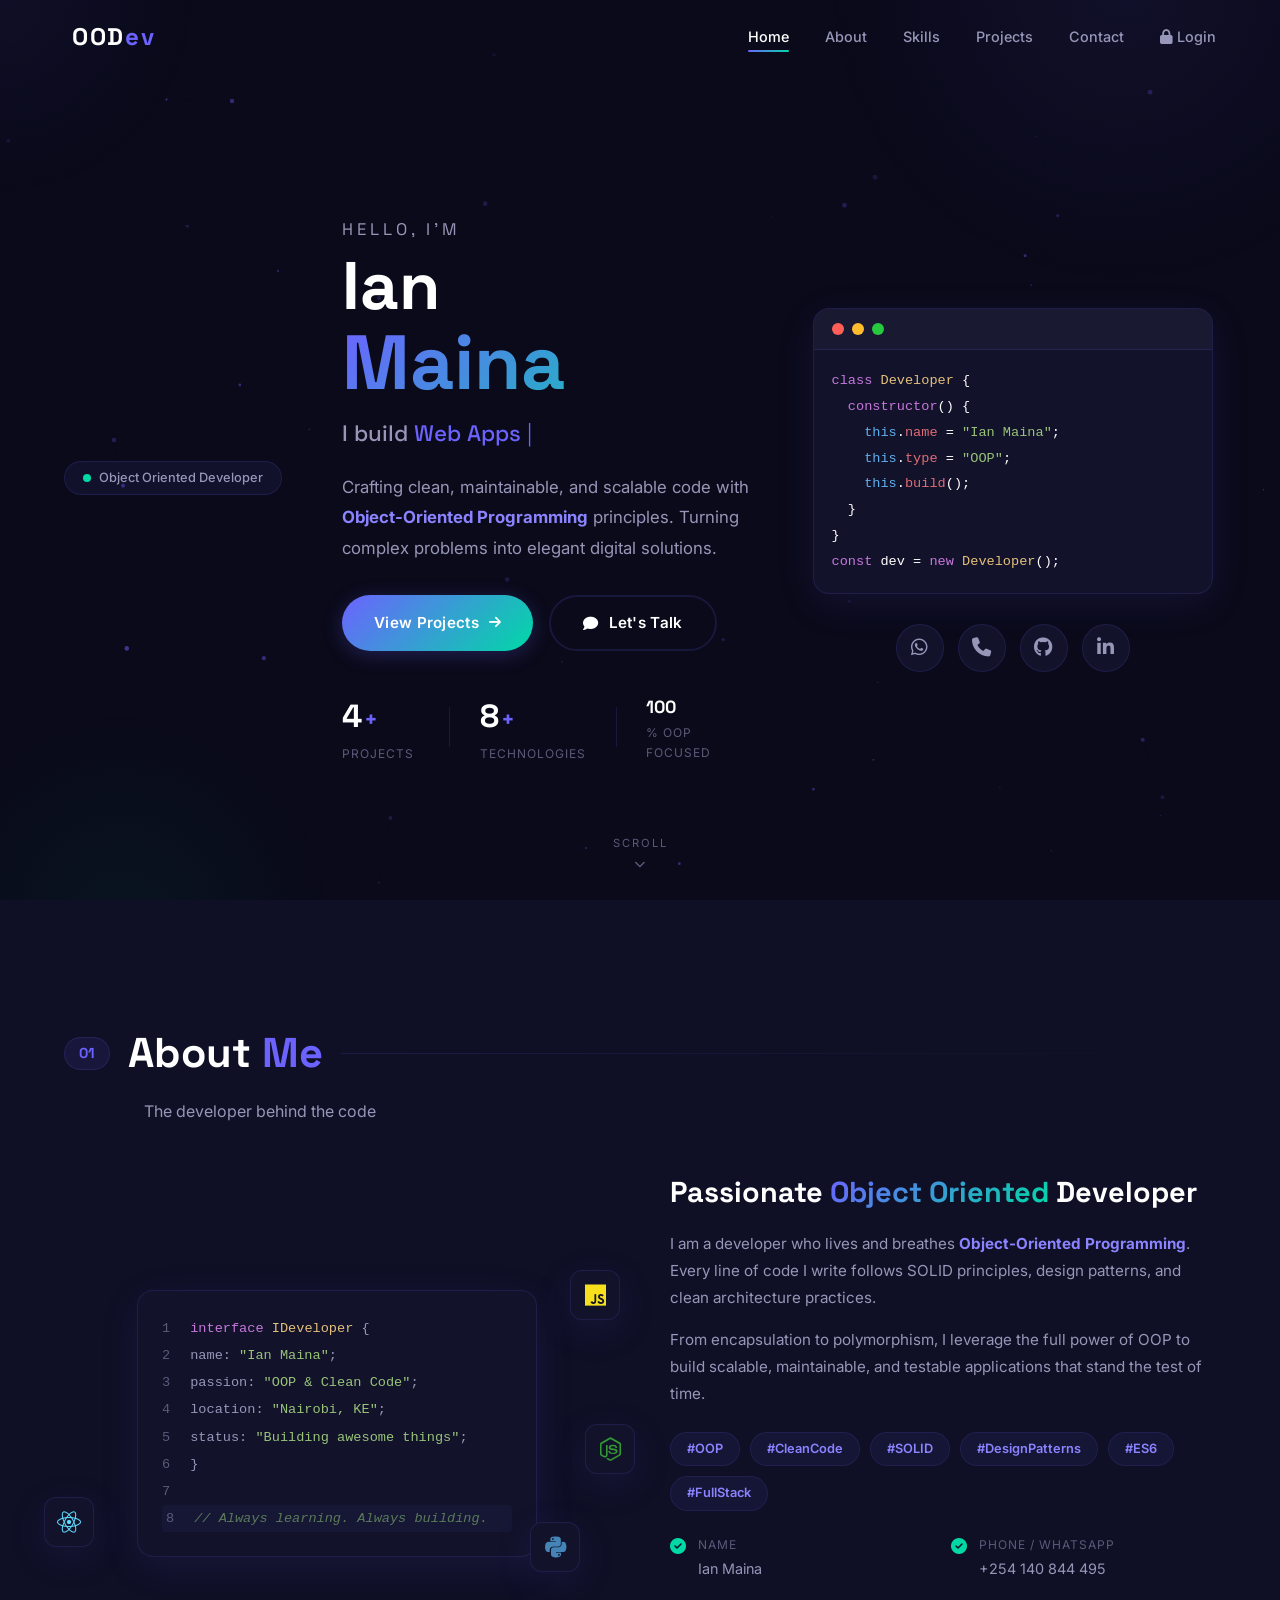
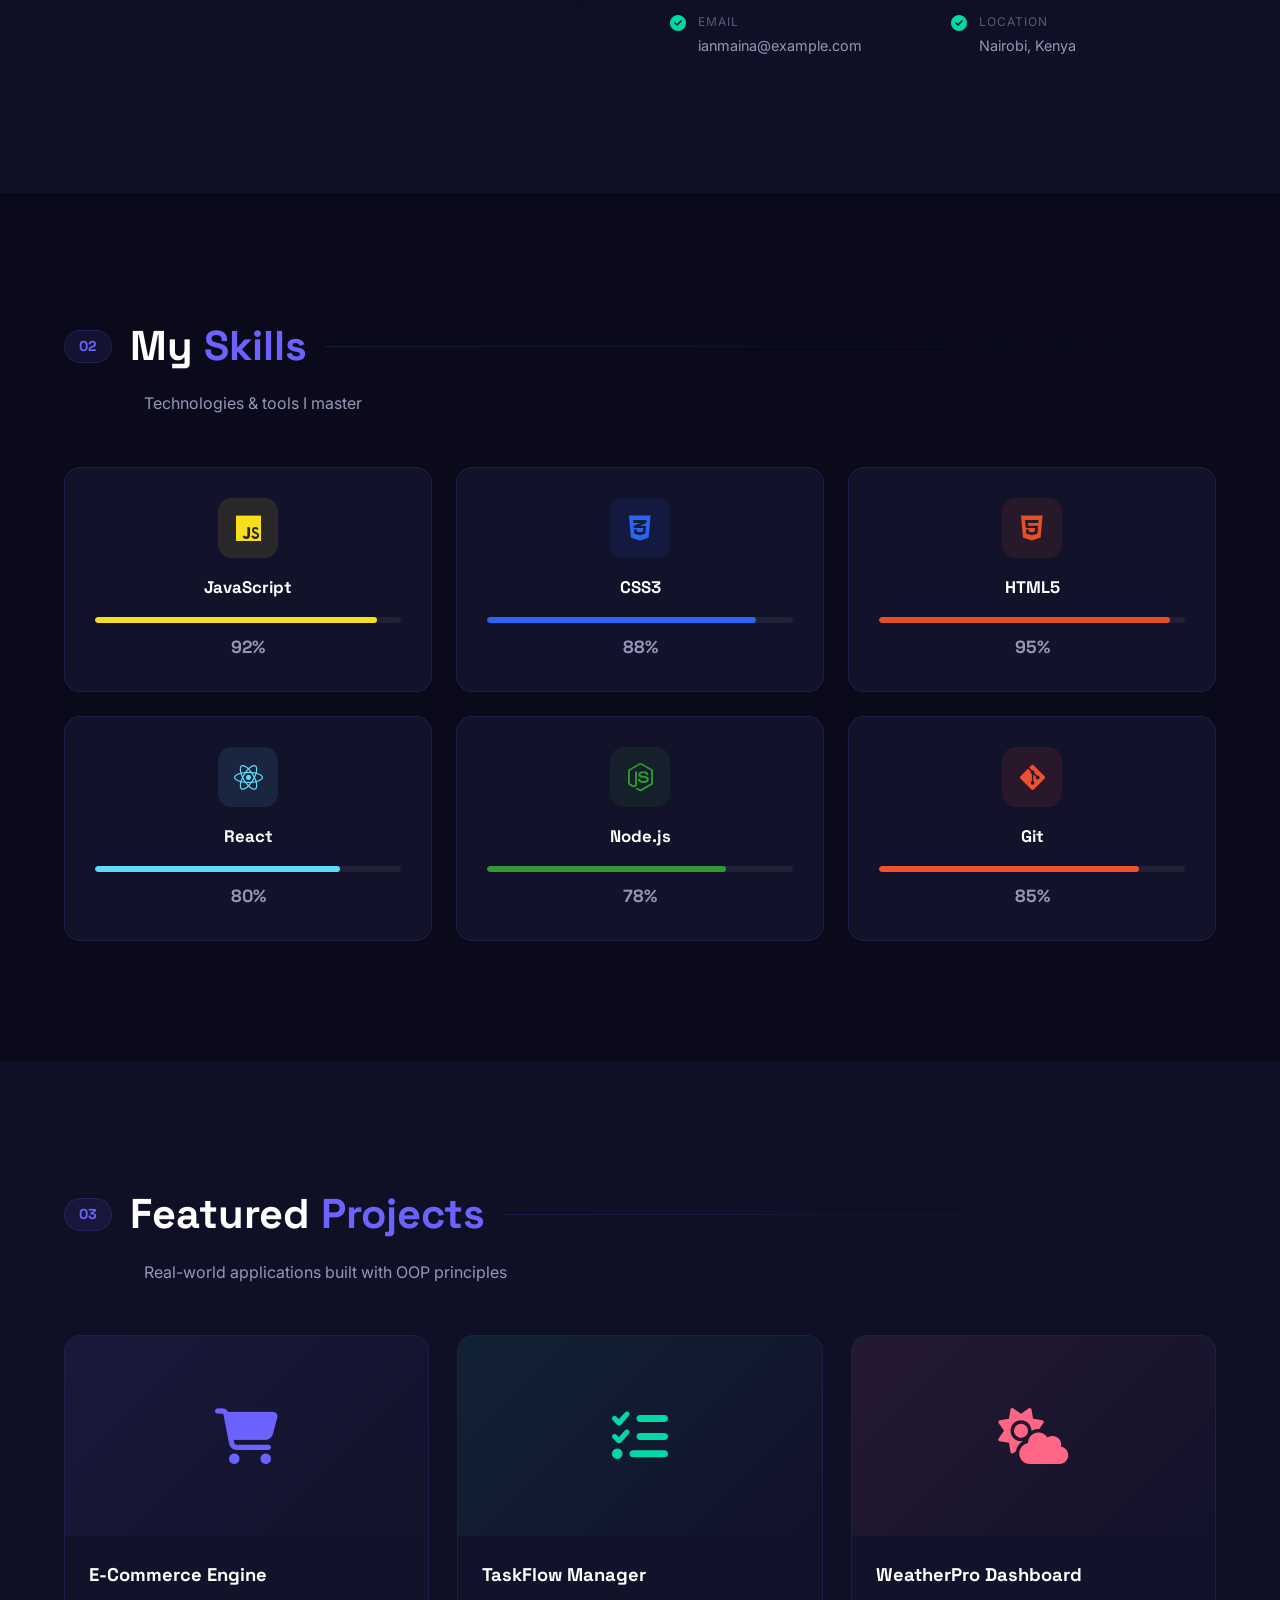
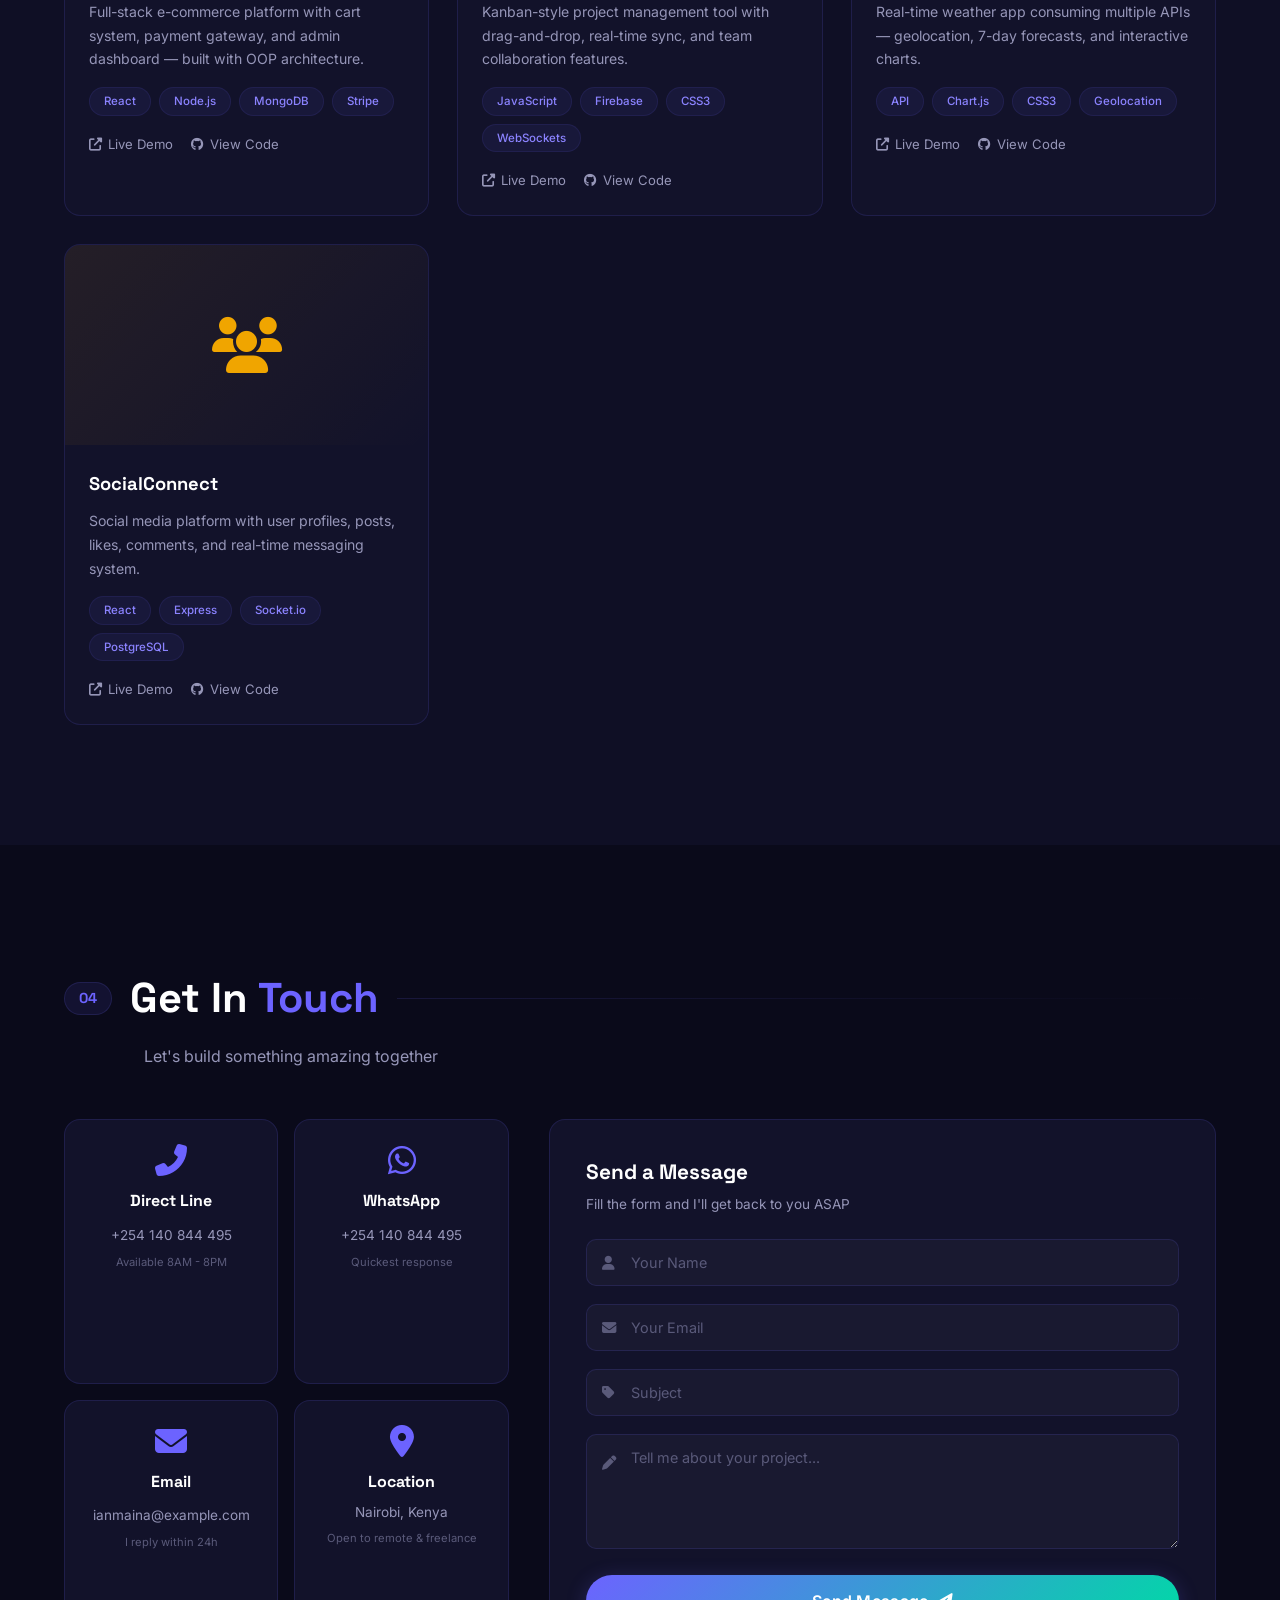
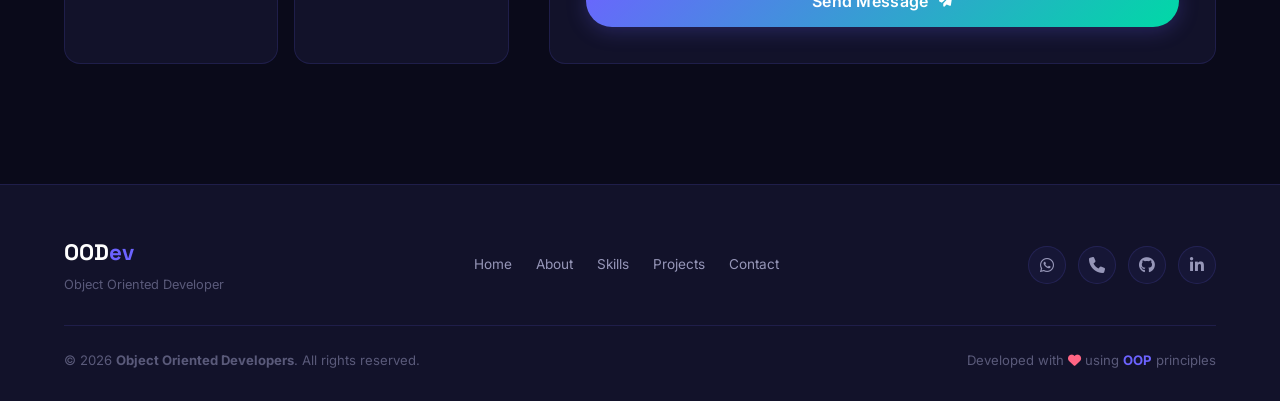
==== commit 7112f367: "Add OOP-themed login page with particles, form validation, and password toggle" ====
--- a/index.html
+++ b/index.html
@@ -29,6 +29,7 @@
                 <li><a href="#skills" class="nav-link">Skills</a></li>
                 <li><a href="#projects" class="nav-link">Projects</a></li>
                 <li><a href="#contact" class="nav-link">Contact</a></li>
+                <li><a href="login.html" class="nav-link login-link"><i class="fas fa-lock"></i> Login</a></li>
             </ul>
             <div class="hamburger" id="hamburger">
                 <span></span>
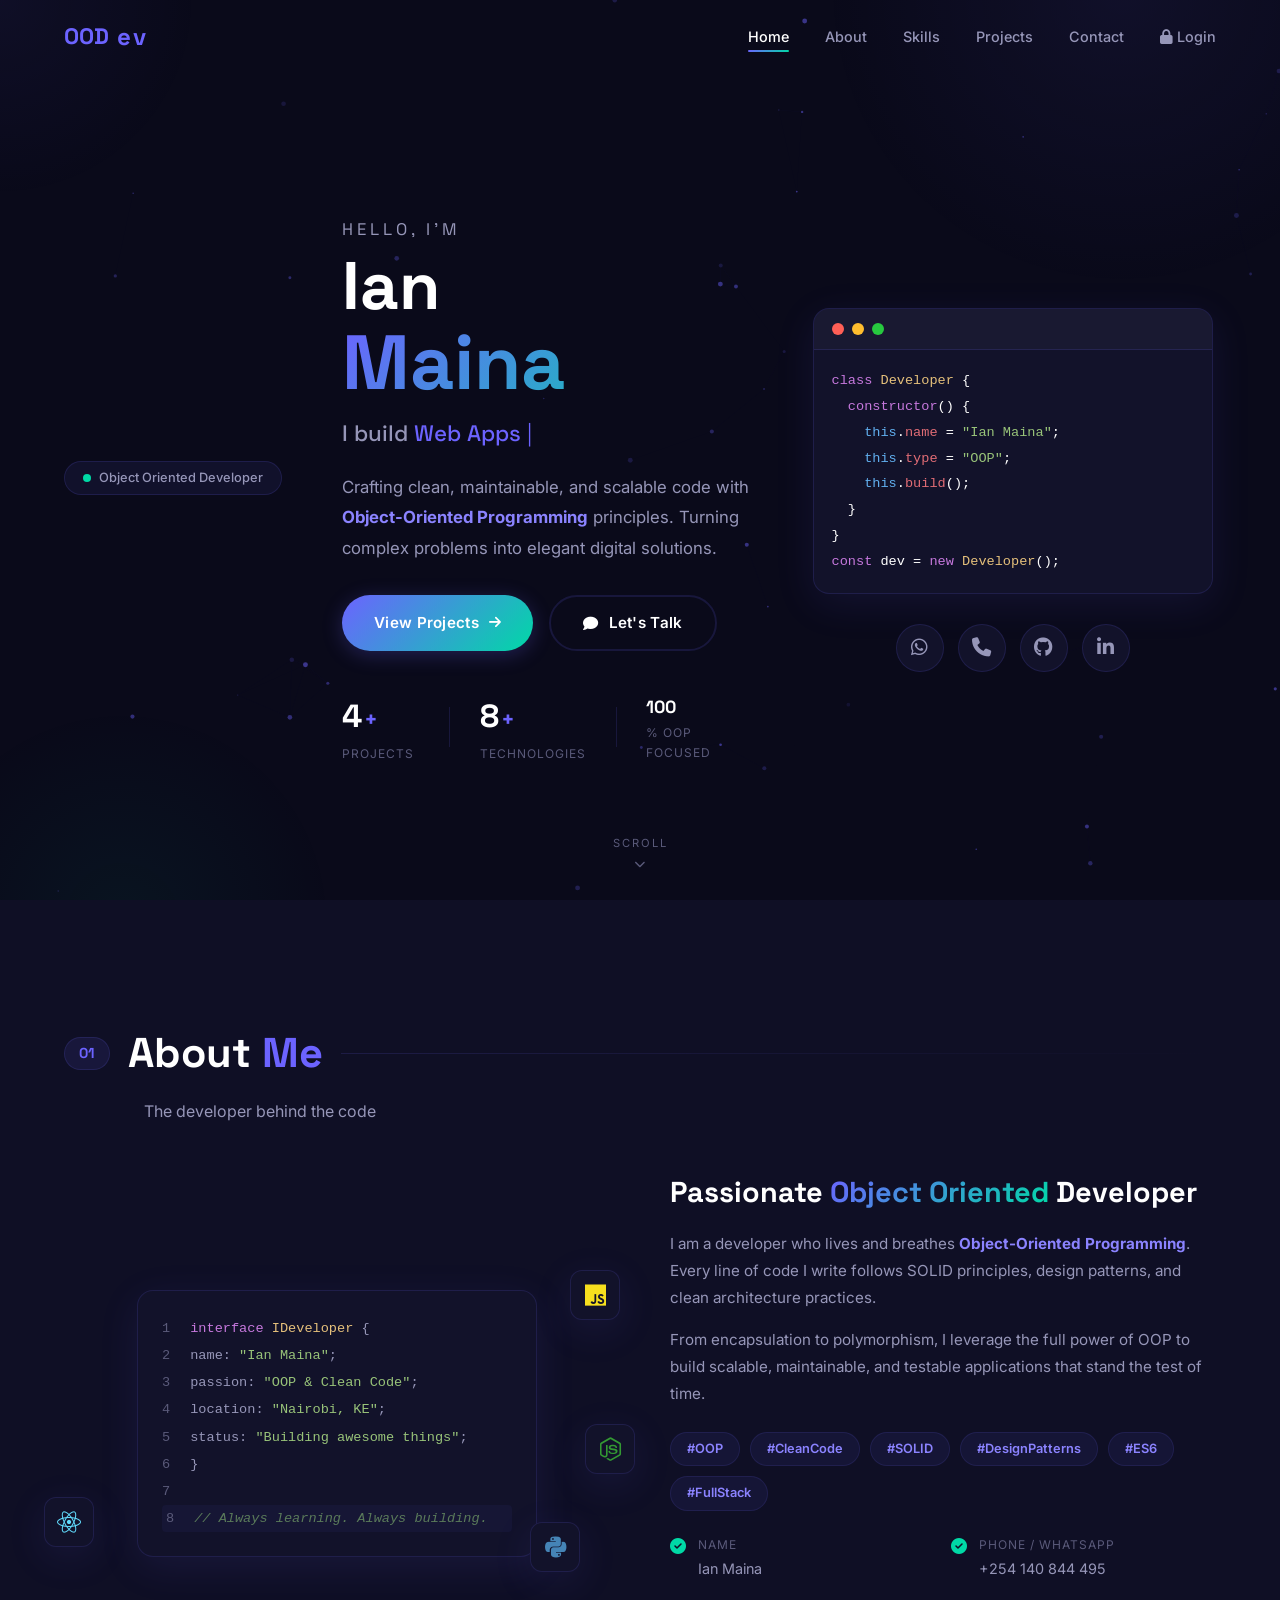
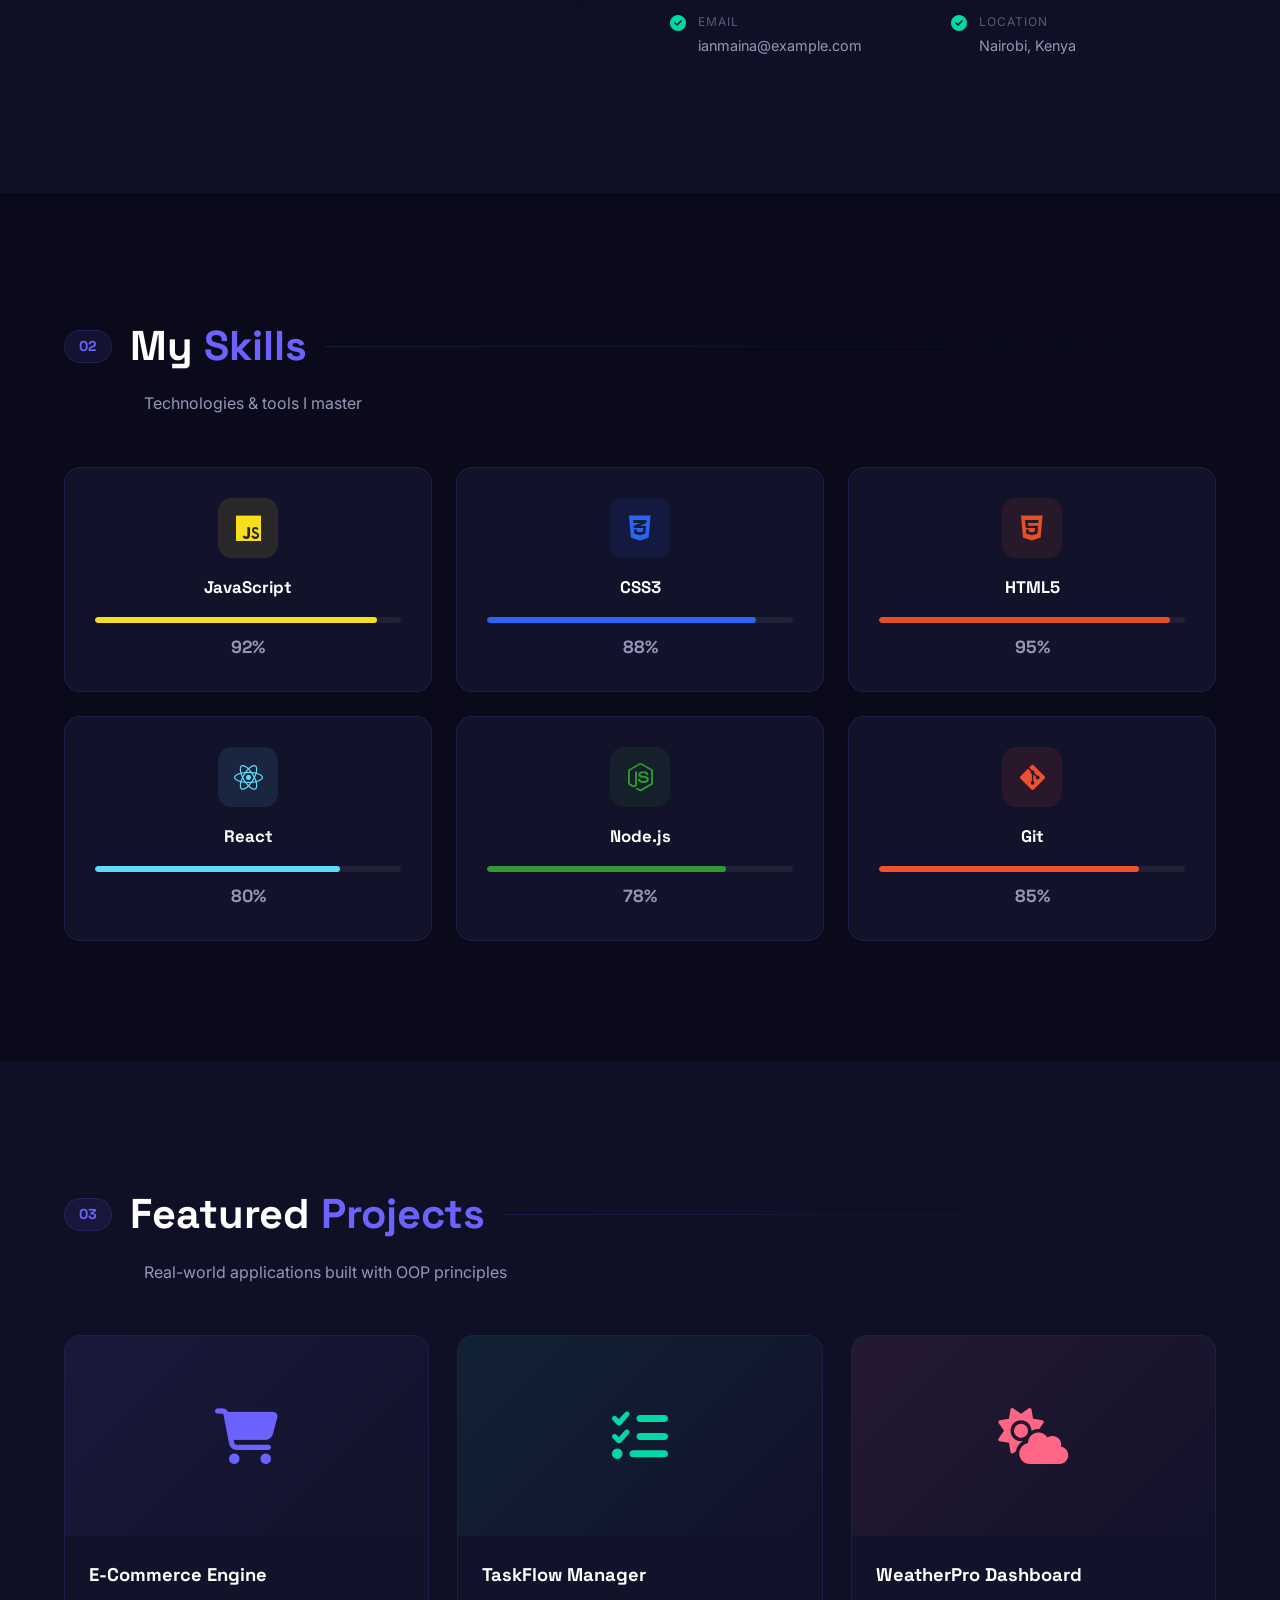
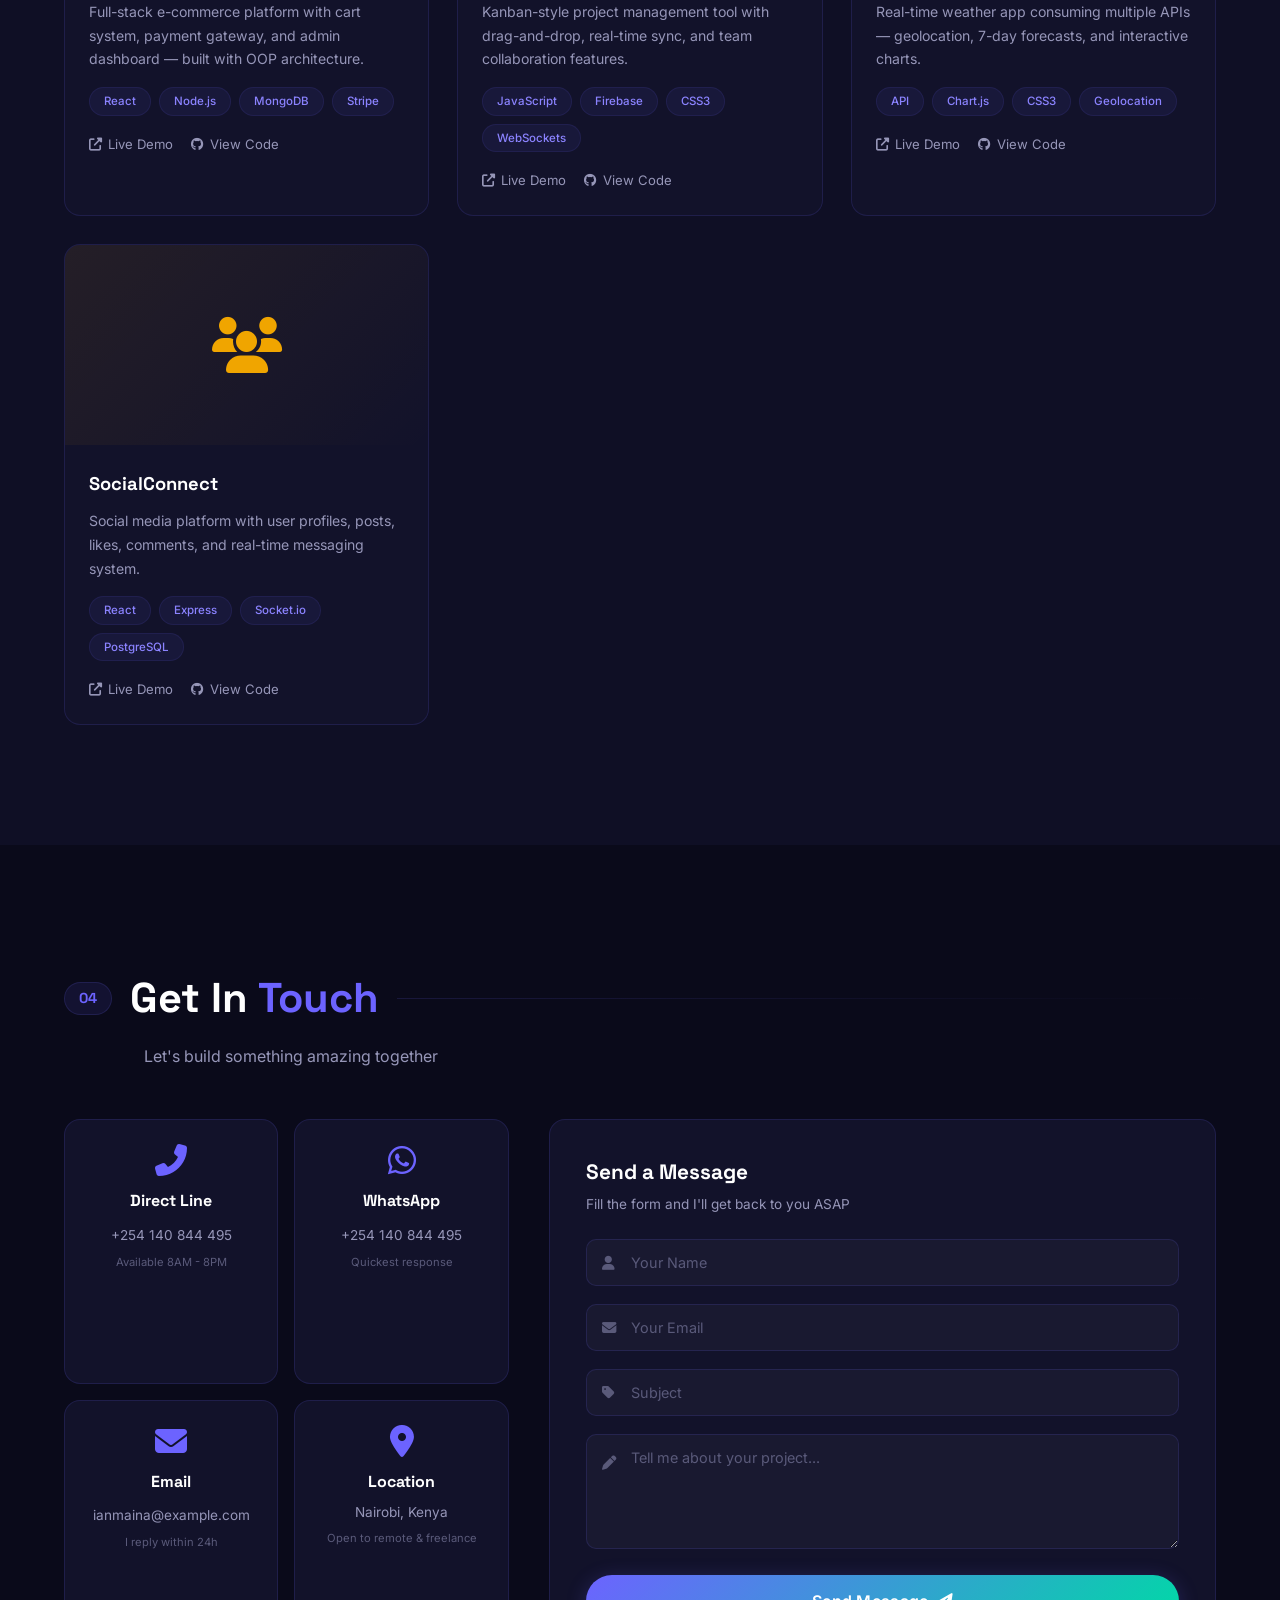
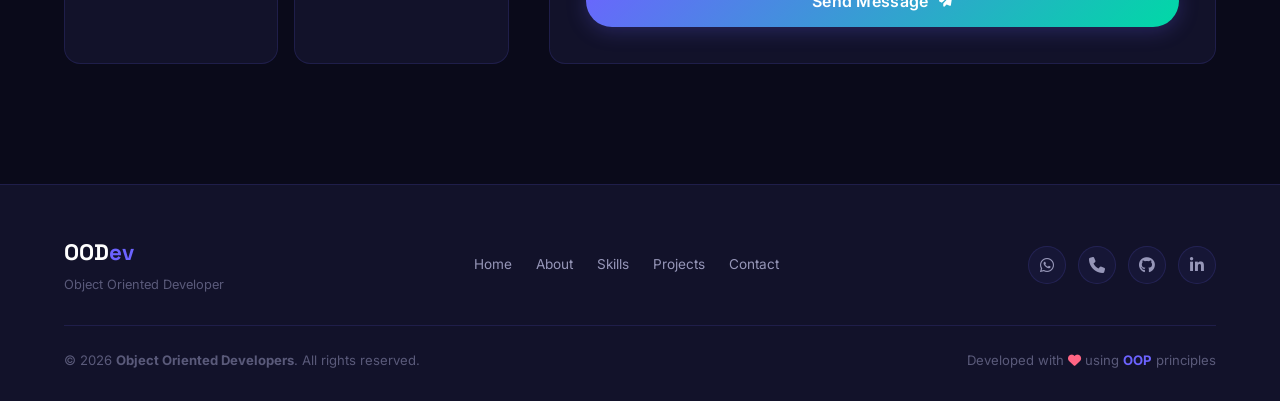
==== commit 02048897: "Clean up HTML entities, add Login nav link, polish code" ====
--- a/index.html
+++ b/index.html
@@ -9,19 +9,14 @@
     <link href="https://fonts.googleapis.com/css2?family=Space+Grotesk:wght@300;400;500;600;700&family=Inter:wght@300;400;500;600;700;800;900&display=swap" rel="stylesheet">
 </head>
 <body>
-
-    <!-- CURSOR GLOW -->
     <div class="cursor-glow" id="cursorGlow"></div>
-
-    <!-- PARTICLES BG -->
     <canvas id="particlesCanvas"></canvas>
 
-    <!-- NAVIGATION -->
     <nav class="navbar" id="navbar">
         <div class="container nav-container">
             <a href="#" class="logo">
-                <span class="logo-icon"></></span>
-                <span class="logo-text">OOD<span>ev</span></span>
+                <span class="logo-icon">OOD</span>
+                <span class="logo-text"><span>ev</span></span>
             </a>
             <ul class="nav-links" id="navLinks">
                 <li><a href="#home" class="nav-link active">Home</a></li>
@@ -39,7 +34,6 @@
         </div>
     </nav>
 
-    <!-- HERO SECTION -->
     <section id="home" class="hero">
         <div class="container hero-content">
             <div class="hero-badge">
@@ -110,18 +104,10 @@
                     </div>
                 </div>
                 <div class="hero-socials">
-                    <a href="https://wa.me/254140844495" target="_blank" rel="noopener" class="social-icon whatsapp" title="WhatsApp">
-                        <i class="fab fa-whatsapp"></i>
-                    </a>
-                    <a href="tel:+254140844495" class="social-icon phone" title="Call +254 140 844 495">
-                        <i class="fas fa-phone"></i>
-                    </a>
-                    <a href="https://github.com/mainanjoka254-maker" target="_blank" rel="noopener" class="social-icon github" title="GitHub">
-                        <i class="fab fa-github"></i>
-                    </a>
-                    <a href="https://linkedin.com/in/ianmaina" target="_blank" rel="noopener" class="social-icon linkedin" title="LinkedIn">
-                        <i class="fab fa-linkedin-in"></i>
-                    </a>
+                    <a href="https://wa.me/254140844495" target="_blank" rel="noopener" class="social-icon whatsapp" title="WhatsApp"><i class="fab fa-whatsapp"></i></a>
+                    <a href="tel:+254140844495" class="social-icon phone" title="Call +254 140 844 495"><i class="fas fa-phone"></i></a>
+                    <a href="https://github.com/mainanjoka254-maker" target="_blank" rel="noopener" class="social-icon github" title="GitHub"><i class="fab fa-github"></i></a>
+                    <a href="https://linkedin.com/in/ianmaina" target="_blank" rel="noopener" class="social-icon linkedin" title="LinkedIn"><i class="fab fa-linkedin-in"></i></a>
                 </div>
             </div>
         </div>
@@ -131,7 +117,6 @@
         </div>
     </section>
 
-    <!-- ABOUT SECTION -->
     <section id="about" class="about">
         <div class="container">
             <div class="section-header">
@@ -161,16 +146,8 @@
                 </div>
                 <div class="about-text">
                     <h3>Passionate <span class="accent">Object Oriented</span> Developer</h3>
-                    <p>
-                        I am a developer who lives and breathes <strong>Object-Oriented Programming</strong>. 
-                        Every line of code I write follows SOLID principles, design patterns, 
-                        and clean architecture practices.
-                    </p>
-                    <p>
-                        From encapsulation to polymorphism, I leverage the full power of OOP 
-                        to build scalable, maintainable, and testable applications that stand 
-                        the test of time.
-                    </p>
+                    <p>I am a developer who lives and breathes <strong>Object-Oriented Programming</strong>. Every line of code I write follows SOLID principles, design patterns, and clean architecture practices.</p>
+                    <p>From encapsulation to polymorphism, I leverage the full power of OOP to build scalable, maintainable, and testable applications that stand the test of time.</p>
                     <div class="about-tags">
                         <span class="tag">#OOP</span>
                         <span class="tag">#CleanCode</span>
@@ -180,41 +157,16 @@
                         <span class="tag">#FullStack</span>
                     </div>
                     <div class="about-details">
-                        <div class="detail-item">
-                            <i class="fas fa-check-circle"></i>
-                            <div>
-                                <span class="detail-label">Name</span>
-                                <p>Ian Maina</p>
-                            </div>
-                        </div>
-                        <div class="detail-item">
-                            <i class="fas fa-check-circle"></i>
-                            <div>
-                                <span class="detail-label">Phone / WhatsApp</span>
-                                <p><a href="tel:+254140844495">+254 140 844 495</a></p>
-                            </div>
-                        </div>
-                        <div class="detail-item">
-                            <i class="fas fa-check-circle"></i>
-                            <div>
-                                <span class="detail-label">Email</span>
-                                <p><a href="mailto:ianmaina@example.com">ianmaina@example.com</a></p>
-                            </div>
-                        </div>
-                        <div class="detail-item">
-                            <i class="fas fa-check-circle"></i>
-                            <div>
-                                <span class="detail-label">Location</span>
-                                <p>Nairobi, Kenya</p>
-                            </div>
-                        </div>
-                    </div>
-                </div>
-            </div>
-        </div>
-    </section>
-
-    <!-- SKILLS SECTION -->
+                        <div class="detail-item"><i class="fas fa-check-circle"></i><div><span class="detail-label">Name</span><p>Ian Maina</p></div></div>
+                        <div class="detail-item"><i class="fas fa-check-circle"></i><div><span class="detail-label">Phone / WhatsApp</span><p><a href="tel:+254140844495">+254 140 844 495</a></p></div></div>
+                        <div class="detail-item"><i class="fas fa-check-circle"></i><div><span class="detail-label">Email</span><p><a href="mailto:ianmaina@example.com">ianmaina@example.com</a></p></div></div>
+                        <div class="detail-item"><i class="fas fa-check-circle"></i><div><span class="detail-label">Location</span><p>Nairobi, Kenya</p></div></div>
+                    </div>
+                </div>
+            </div>
+        </div>
+    </section>
+
     <section id="skills" class="skills">
         <div class="container">
             <div class="section-header">
@@ -224,71 +176,16 @@
             </div>
             <p class="section-subtitle">Technologies & tools I master</p>
             <div class="skills-grid">
-                <div class="skill-card" data-progress="92" data-color="#f7df1e">
-                    <div class="skill-card-inner">
-                        <div class="skill-icon"><i class="fab fa-js"></i></div>
-                        <h3>JavaScript</h3>
-                        <div class="skill-bar-track">
-                            <div class="skill-bar-fill"></div>
-                        </div>
-                        <span class="skill-percent">92%</span>
-                    </div>
-                </div>
-                <div class="skill-card" data-progress="88" data-color="#2965f1">
-                    <div class="skill-card-inner">
-                        <div class="skill-icon"><i class="fab fa-css3-alt"></i></div>
-                        <h3>CSS3</h3>
-                        <div class="skill-bar-track">
-                            <div class="skill-bar-fill"></div>
-                        </div>
-                        <span class="skill-percent">88%</span>
-                    </div>
-                </div>
-                <div class="skill-card" data-progress="95" data-color="#e34f26">
-                    <div class="skill-card-inner">
-                        <div class="skill-icon"><i class="fab fa-html5"></i></div>
-                        <h3>HTML5</h3>
-                        <div class="skill-bar-track">
-                            <div class="skill-bar-fill"></div>
-                        </div>
-                        <span class="skill-percent">95%</span>
-                    </div>
-                </div>
-                <div class="skill-card" data-progress="80" data-color="#61dafb">
-                    <div class="skill-card-inner">
-                        <div class="skill-icon"><i class="fab fa-react"></i></div>
-                        <h3>React</h3>
-                        <div class="skill-bar-track">
-                            <div class="skill-bar-fill"></div>
-                        </div>
-                        <span class="skill-percent">80%</span>
-                    </div>
-                </div>
-                <div class="skill-card" data-progress="78" data-color="#339933">
-                    <div class="skill-card-inner">
-                        <div class="skill-icon"><i class="fab fa-node-js"></i></div>
-                        <h3>Node.js</h3>
-                        <div class="skill-bar-track">
-                            <div class="skill-bar-fill"></div>
-                        </div>
-                        <span class="skill-percent">78%</span>
-                    </div>
-                </div>
-                <div class="skill-card" data-progress="85" data-color="#f05032">
-                    <div class="skill-card-inner">
-                        <div class="skill-icon"><i class="fab fa-git-alt"></i></div>
-                        <h3>Git</h3>
-                        <div class="skill-bar-track">
-                            <div class="skill-bar-fill"></div>
-                        </div>
-                        <span class="skill-percent">85%</span>
-                    </div>
-                </div>
-            </div>
-        </div>
-    </section>
-
-    <!-- PROJECTS SECTION -->
+                <div class="skill-card" data-progress="92" data-color="#f7df1e"><div class="skill-card-inner"><div class="skill-icon"><i class="fab fa-js"></i></div><h3>JavaScript</h3><div class="skill-bar-track"><div class="skill-bar-fill"></div></div><span class="skill-percent">92%</span></div></div>
+                <div class="skill-card" data-progress="88" data-color="#2965f1"><div class="skill-card-inner"><div class="skill-icon"><i class="fab fa-css3-alt"></i></div><h3>CSS3</h3><div class="skill-bar-track"><div class="skill-bar-fill"></div></div><span class="skill-percent">88%</span></div></div>
+                <div class="skill-card" data-progress="95" data-color="#e34f26"><div class="skill-card-inner"><div class="skill-icon"><i class="fab fa-html5"></i></div><h3>HTML5</h3><div class="skill-bar-track"><div class="skill-bar-fill"></div></div><span class="skill-percent">95%</span></div></div>
+                <div class="skill-card" data-progress="80" data-color="#61dafb"><div class="skill-card-inner"><div class="skill-icon"><i class="fab fa-react"></i></div><h3>React</h3><div class="skill-bar-track"><div class="skill-bar-fill"></div></div><span class="skill-percent">80%</span></div></div>
+                <div class="skill-card" data-progress="78" data-color="#339933"><div class="skill-card-inner"><div class="skill-icon"><i class="fab fa-node-js"></i></div><h3>Node.js</h3><div class="skill-bar-track"><div class="skill-bar-fill"></div></div><span class="skill-percent">78%</span></div></div>
+                <div class="skill-card" data-progress="85" data-color="#f05032"><div class="skill-card-inner"><div class="skill-icon"><i class="fab fa-git-alt"></i></div><h3>Git</h3><div class="skill-bar-track"><div class="skill-bar-fill"></div></div><span class="skill-percent">85%</span></div></div>
+            </div>
+        </div>
+    </section>
+
     <section id="projects" class="projects">
         <div class="container">
             <div class="section-header">
@@ -297,13 +194,10 @@
                 <div class="section-line"></div>
             </div>
             <p class="section-subtitle">Real-world applications built with OOP principles</p>
-            <div class="projects-grid" id="projectsGrid">
-                <!-- Rendered by JS -->
-            </div>
-        </div>
-    </section>
-
-    <!-- CONTACT SECTION -->
+            <div class="projects-grid" id="projectsGrid"></div>
+        </div>
+    </section>
+
     <section id="contact" class="contact">
         <div class="container">
             <div class="section-header">
@@ -314,71 +208,28 @@
             <p class="section-subtitle">Let's build something amazing together</p>
             <div class="contact-content">
                 <div class="contact-info-cards">
-                    <div class="contact-card c-card-1">
-                        <div class="card-glow"></div>
-                        <i class="fas fa-phone-alt"></i>
-                        <h3>Direct Line</h3>
-                        <a href="tel:+254140844495">+254 140 844 495</a>
-                        <span class="card-hint">Available 8AM - 8PM</span>
-                    </div>
-                    <div class="contact-card c-card-2">
-                        <div class="card-glow"></div>
-                        <i class="fab fa-whatsapp"></i>
-                        <h3>WhatsApp</h3>
-                        <a href="https://wa.me/254140844495" target="_blank" rel="noopener">+254 140 844 495</a>
-                        <span class="card-hint">Quickest response</span>
-                    </div>
-                    <div class="contact-card c-card-3">
-                        <div class="card-glow"></div>
-                        <i class="fas fa-envelope"></i>
-                        <h3>Email</h3>
-                        <a href="mailto:ianmaina@example.com">ianmaina@example.com</a>
-                        <span class="card-hint">I reply within 24h</span>
-                    </div>
-                    <div class="contact-card c-card-4">
-                        <div class="card-glow"></div>
-                        <i class="fas fa-map-marker-alt"></i>
-                        <h3>Location</h3>
-                        <p>Nairobi, Kenya</p>
-                        <span class="card-hint">Open to remote & freelance</span>
-                    </div>
+                    <div class="contact-card c-card-1"><div class="card-glow"></div><i class="fas fa-phone-alt"></i><h3>Direct Line</h3><a href="tel:+254140844495">+254 140 844 495</a><span class="card-hint">Available 8AM - 8PM</span></div>
+                    <div class="contact-card c-card-2"><div class="card-glow"></div><i class="fab fa-whatsapp"></i><h3>WhatsApp</h3><a href="https://wa.me/254140844495" target="_blank" rel="noopener">+254 140 844 495</a><span class="card-hint">Quickest response</span></div>
+                    <div class="contact-card c-card-3"><div class="card-glow"></div><i class="fas fa-envelope"></i><h3>Email</h3><a href="mailto:ianmaina@example.com">ianmaina@example.com</a><span class="card-hint">I reply within 24h</span></div>
+                    <div class="contact-card c-card-4"><div class="card-glow"></div><i class="fas fa-map-marker-alt"></i><h3>Location</h3><p>Nairobi, Kenya</p><span class="card-hint">Open to remote & freelance</span></div>
                 </div>
                 <form class="contact-form" id="contactForm">
-                    <div class="form-header">
-                        <h3>Send a Message</h3>
-                        <p>Fill the form and I'll get back to you ASAP</p>
-                    </div>
-                    <div class="form-group">
-                        <input type="text" id="name" placeholder="Your Name" required>
-                        <i class="fas fa-user"></i>
-                    </div>
-                    <div class="form-group">
-                        <input type="email" id="email" placeholder="Your Email" required>
-                        <i class="fas fa-envelope"></i>
-                    </div>
-                    <div class="form-group">
-                        <input type="text" id="subject" placeholder="Subject">
-                        <i class="fas fa-tag"></i>
-                    </div>
-                    <div class="form-group">
-                        <textarea id="message" rows="5" placeholder="Tell me about your project..." required></textarea>
-                        <i class="fas fa-pen"></i>
-                    </div>
-                    <button type="submit" class="btn btn-primary btn-submit">
-                        <span>Send Message</span>
-                        <i class="fas fa-paper-plane"></i>
-                    </button>
+                    <div class="form-header"><h3>Send a Message</h3><p>Fill the form and I'll get back to you ASAP</p></div>
+                    <div class="form-group"><input type="text" id="name" placeholder="Your Name" required><i class="fas fa-user"></i></div>
+                    <div class="form-group"><input type="email" id="email" placeholder="Your Email" required><i class="fas fa-envelope"></i></div>
+                    <div class="form-group"><input type="text" id="subject" placeholder="Subject"><i class="fas fa-tag"></i></div>
+                    <div class="form-group"><textarea id="message" rows="5" placeholder="Tell me about your project..." required></textarea><i class="fas fa-pen"></i></div>
+                    <button type="submit" class="btn btn-primary btn-submit"><span>Send Message</span><i class="fas fa-paper-plane"></i></button>
                 </form>
             </div>
         </div>
     </section>
 
-    <!-- FOOTER -->
     <footer class="footer">
         <div class="container">
             <div class="footer-top">
                 <div class="footer-brand">
-                    <div class="footer-logo"></> OOD<span>ev</span></div>
+                    <div class="footer-logo">OOD<span>ev</span></div>
                     <p>Object Oriented Developer</p>
                 </div>
                 <div class="footer-links">
@@ -403,11 +254,7 @@
         </div>
     </footer>
 
-    <!-- BACK TO TOP -->
-    <button class="back-to-top" id="backToTop" title="Back to top">
-        <i class="fas fa-arrow-up"></i>
-    </button>
-
+    <button class="back-to-top" id="backToTop" title="Back to top"><i class="fas fa-arrow-up"></i></button>
     <script src="app.js"></script>
 </body>
 </html>
